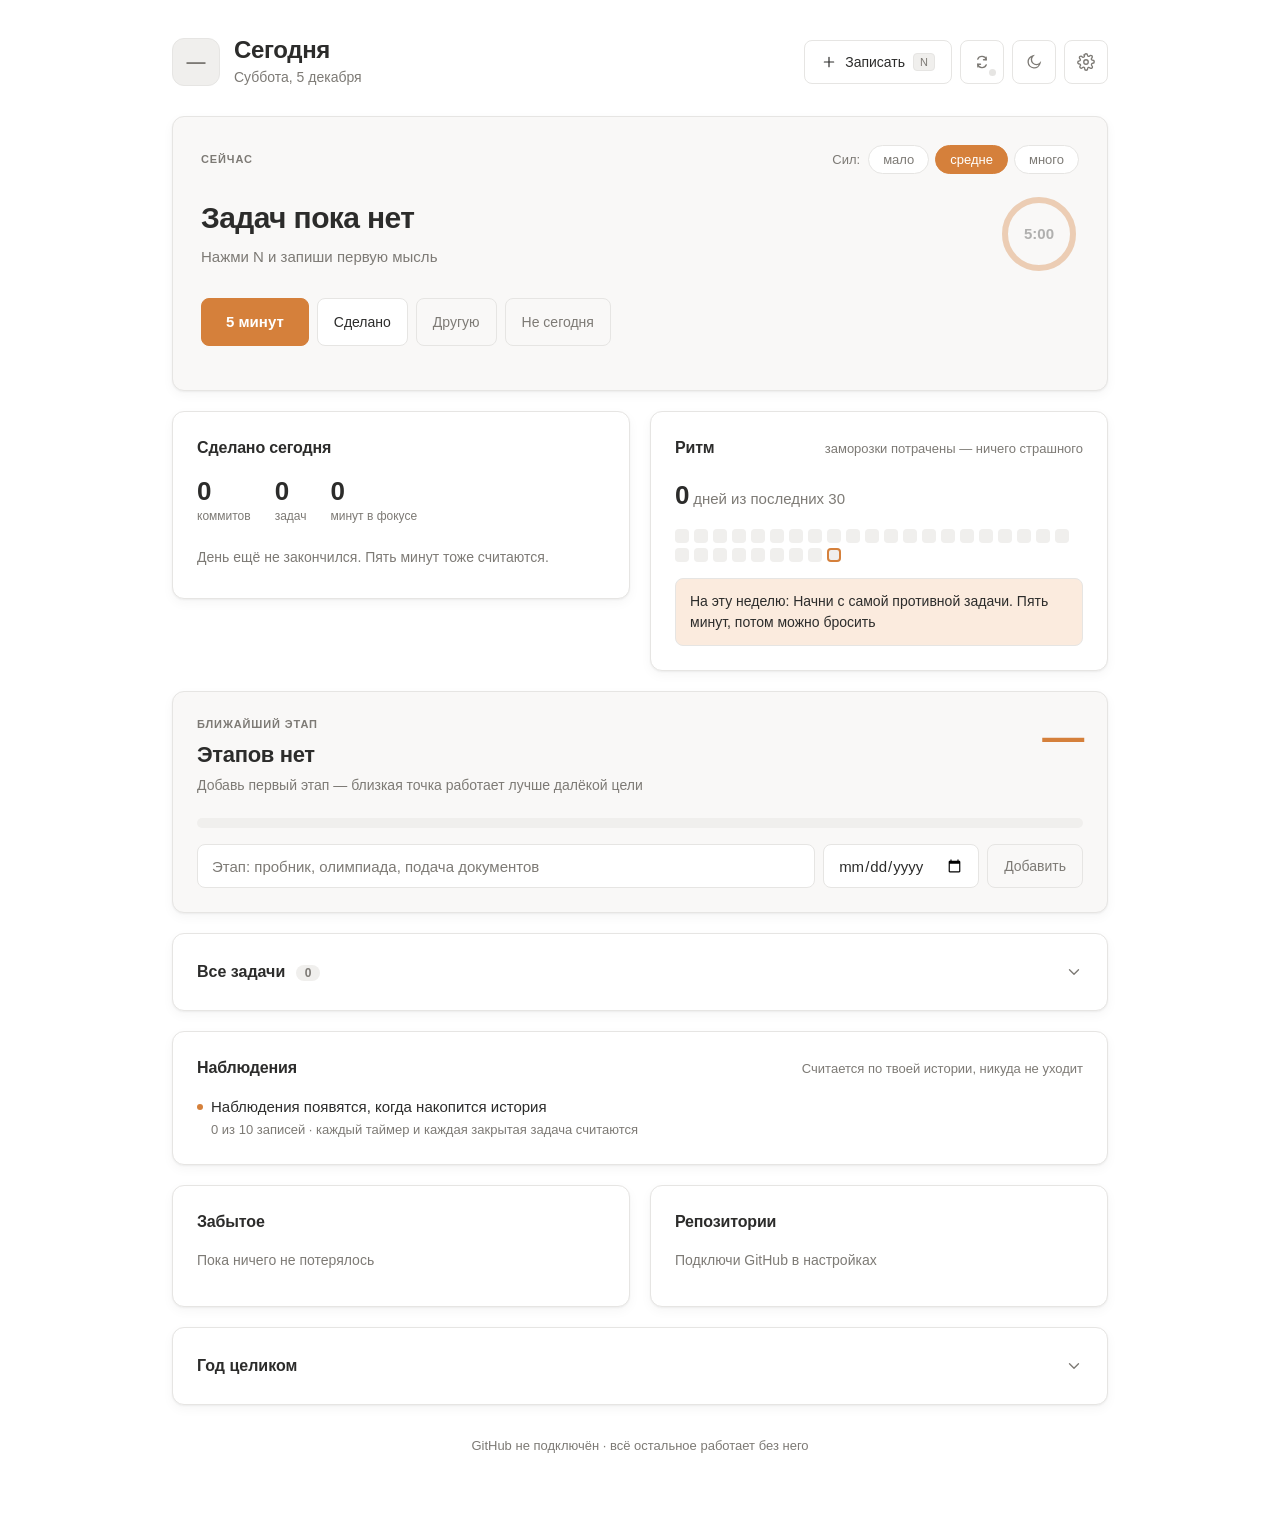
==== index.html @ b902faa9 "Add files via upload" ====
<!DOCTYPE html>
<html lang="ru">
<head>
<meta charset="utf-8">
<meta name="viewport" content="width=device-width, initial-scale=1">
<title>Сейчас</title>
<meta name="theme-color" content="#2783DE">
<meta name="mobile-web-app-capable" content="yes">
<meta name="apple-mobile-web-app-capable" content="yes">
<meta name="apple-mobile-web-app-title" content="Сейчас">
<link rel="manifest" href="./manifest.webmanifest">
<link rel="icon" href="./icon.svg" type="image/svg+xml">
<link rel="apple-touch-icon" href="./icon.svg">
<link rel="stylesheet" href="./style.css">
</head>
<body>

<div class="wrap">

  <!-- ================= ШАПКА ================= -->
  <header class="topbar">
    <div class="ident">
      <div class="avatar" id="avatar"></div>
      <div class="ident-text">
        <h1 id="userName">Сегодня</h1>
        <p id="userMeta">Нажми N, чтобы записать мысль</p>
      </div>
    </div>
    <div class="topbar-actions">
      <button class="btn btn-capture" id="captureBtn">
        <svg viewBox="0 0 24 24" width="16" height="16" fill="none" stroke="currentColor" stroke-width="1.8" stroke-linecap="round"><path d="M12 5v14M5 12h14"/></svg>
        Записать <kbd>N</kbd>
      </button>
      <button class="icon-btn sync-btn off" id="syncBtn" title="Синхронизация" aria-label="Синхронизация">
        <svg viewBox="0 0 24 24" width="18" height="18" fill="none" stroke="currentColor" stroke-width="1.8" stroke-linecap="round" stroke-linejoin="round"><path d="M17.7 9A6 6 0 0 0 6.3 8.2"/><path d="M6.3 15a6 6 0 0 0 11.4.8"/><path d="M17.5 5.5V9h-3.5"/><path d="M6.5 18.5V15H10"/></svg>
        <span class="sync-dot"></span>
      </button>
      <button class="icon-btn" id="themeBtn" title="Тема" aria-label="Сменить тему">
        <svg viewBox="0 0 24 24" width="18" height="18" fill="none" stroke="currentColor" stroke-width="1.8" stroke-linecap="round"><path d="M20 13.5A8 8 0 1 1 10.5 4a6.5 6.5 0 0 0 9.5 9.5Z"/></svg>
      </button>
      <button class="icon-btn" id="settingsBtn" title="Настройки" aria-label="Настройки">
        <svg viewBox="0 0 24 24" width="18" height="18" fill="none" stroke="currentColor" stroke-width="1.8" stroke-linecap="round"><circle cx="12" cy="12" r="3"/><path d="M19.4 15a1.6 1.6 0 0 0 .3 1.8l.1.1a2 2 0 1 1-2.8 2.8l-.1-.1a1.6 1.6 0 0 0-2.7 1.1V21a2 2 0 1 1-4 0v-.1A1.6 1.6 0 0 0 7.5 19.4l-.1.1a2 2 0 1 1-2.8-2.8l.1-.1A1.6 1.6 0 0 0 3 14.6a2 2 0 1 1 0-4 1.6 1.6 0 0 0 1.1-2.7l-.1-.1a2 2 0 1 1 2.8-2.8l.1.1A1.6 1.6 0 0 0 9.6 3H10a2 2 0 1 1 4 0 1.6 1.6 0 0 0 2.7 1.1l.1-.1a2 2 0 1 1 2.8 2.8l-.1.1a1.6 1.6 0 0 0 1.1 2.7H21a2 2 0 1 1 0 4h-.1a1.6 1.6 0 0 0-1.5 1.4Z"/></svg>
      </button>
    </div>
  </header>

  <!-- заботливое сообщение: гиперфокус, ошибки и прочее -->
  <div class="banner hidden" id="banner">
    <span id="bannerText"></span>
    <button class="banner-x" id="bannerClose" aria-label="Скрыть">&times;</button>
  </div>

  <!-- ================= СЕЙЧАС ================= -->
  <section class="card now" id="nowCard">

    <div class="now-top">
      <span class="eyebrow">Сейчас</span>
      <div class="energy" role="group" aria-label="Сколько сейчас сил">
        <span class="energy-lbl">Сил:</span>
        <button class="chip" data-energy="low">мало</button>
        <button class="chip" data-energy="mid">средне</button>
        <button class="chip" data-energy="high">много</button>
      </div>
    </div>

    <div class="now-body">
      <div class="now-text">
        <h2 id="nowTask">Задач пока нет</h2>
        <p class="now-step" id="nowStep"></p>
      </div>

      <div class="ring-wrap" id="ringWrap">
        <svg viewBox="0 0 80 80" width="80" height="80" aria-hidden="true">
          <circle class="ring-bg" cx="40" cy="40" r="34"></circle>
          <circle class="ring-fg" id="ringFg" cx="40" cy="40" r="34"></circle>
        </svg>
        <span class="ring-label" id="ringLabel">5:00</span>
      </div>
    </div>

    <div class="now-actions">
      <button class="btn btn-primary btn-lg" id="btnStart">Пять минут</button>
      <button class="btn" id="btnDone">Сделано</button>
      <button class="btn btn-ghost" id="btnOther">Другую</button>
      <button class="btn btn-ghost" id="btnSnooze">Не сегодня</button>
    </div>

    <p class="now-hint" id="nowHint">Можно бросить через пять минут. Это разрешено.</p>
  </section>

  <!-- ================= СДЕЛАНО / РИТМ ================= -->
  <div class="grid-2">

    <section class="card">
      <div class="card-head"><h2>Сделано сегодня</h2></div>
      <div class="today-nums">
        <div><span class="tnum" id="tCommits">0</span><span class="tlbl">коммитов</span></div>
        <div><span class="tnum" id="tTasks">0</span><span class="tlbl">задач</span></div>
        <div><span class="tnum" id="tMinutes">0</span><span class="tlbl">минут в фокусе</span></div>
      </div>
      <ul class="done-list" id="doneList"></ul>
    </section>

    <section class="card">
      <div class="card-head">
        <h2>Ритм</h2>
        <span class="muted small" id="freezeInfo"></span>
      </div>
      <p class="rhythm-num"><strong id="rhythmCount">0</strong> <span class="muted">дней из последних 30</span></p>
      <div class="dots" id="dots"></div>
      <div class="challenge" id="challenge"></div>
    </section>

  </div>

  <!-- ================= БЛИЖАЙШИЙ ЭТАП ================= -->
  <section class="card goal">
    <div class="goal-head">
      <div>
        <span class="eyebrow" id="goalEyebrow">Ближайший этап</span>
        <h2 id="msTitle">Этапов нет</h2>
        <p class="muted" id="msUnits">Добавь первый этап — близкая точка работает лучше далёкой цели</p>
      </div>
      <div class="ms-count">
        <span class="ms-num" id="msNum">—</span>
        <span class="ms-lbl" id="msLbl">дней</span>
      </div>
    </div>

    <div class="drain" title="Остаток времени"><div class="drain-fill" id="drain"></div></div>

    <ul class="ms-list" id="msList"></ul>

    <form class="add-row" id="msForm">
      <input type="text" id="msText" placeholder="Этап: пробник, олимпиада, подача документов" autocomplete="off">
      <input type="date" id="msDate" aria-label="Дата этапа">
      <button type="submit" class="btn btn-ghost">Добавить</button>
    </form>
  </section>

  <!-- ================= ВХОДЯЩИЕ ================= -->
  <section class="card hidden" id="inboxCard">
    <div class="card-head">
      <h2>Входящие</h2>
      <span class="muted small">Разберёшь когда-нибудь. Или не разберёшь</span>
    </div>
    <ul class="inbox" id="inboxList"></ul>
  </section>

  <!-- ================= ВСЕ ЗАДАЧИ (скрыто) ================= -->
  <section class="card">
    <button class="disclosure" id="tasksToggle" aria-expanded="false">
      <span>Все задачи <span class="badge" id="tasksCount">0</span></span>
      <svg viewBox="0 0 24 24" width="18" height="18" fill="none" stroke="currentColor" stroke-width="1.8" stroke-linecap="round" stroke-linejoin="round"><path d="M6 9l6 6 6-6"/></svg>
    </button>

    <div class="hidden" id="tasksPanel">
      <ul class="tasks" id="taskList"></ul>

      <form class="task-form" id="taskForm">
        <input type="text" id="tText" placeholder="Что надо сделать" autocomplete="off">
        <input type="text" id="tStep" placeholder="Первый шаг: открыть файл, найти страницу…" autocomplete="off">
        <div class="task-form-row">
          <select id="tEnergy" aria-label="Сколько сил нужно">
            <option value="low">Пять минут</option>
            <option value="mid" selected>Полчаса</option>
            <option value="high">Надо разгоняться</option>
          </select>
          <input type="number" id="tEstimate" min="1" max="600" placeholder="Оценка, мин" aria-label="Сколько займёт, минут">
          <button type="submit" class="btn btn-primary">Добавить</button>
        </div>
        <p class="muted small" id="estimateHint">Оценка необязательна. Но если ставить — сайт посчитает, во сколько раз ты обычно ошибаешься</p>
      </form>

      <div class="archive" id="archiveBox"></div>
    </div>
  </section>

  <!-- ================= НАБЛЮДЕНИЯ ================= -->
  <section class="card">
    <div class="card-head">
      <h2>Наблюдения</h2>
      <span class="muted small">Считается по твоей истории, никуда не уходит</span>
    </div>
    <ul class="insights" id="insights"></ul>
  </section>

  <!-- ================= ЗАБЫТОЕ / РЕПОЗИТОРИИ ================= -->
  <div class="grid-2">

    <section class="card">
      <div class="card-head"><h2>Забытое</h2></div>
      <ul class="forgot" id="forgotList"></ul>
    </section>

    <section class="card">
      <div class="card-head"><h2>Репозитории</h2></div>
      <ul class="repos" id="repos"></ul>
    </section>

  </div>

  <!-- ================= ГОД ================= -->
  <section class="card">
    <button class="disclosure" id="heatToggle" aria-expanded="false">
      <span>Год целиком <span class="muted small" id="heatSummary"></span></span>
      <svg viewBox="0 0 24 24" width="18" height="18" fill="none" stroke="currentColor" stroke-width="1.8" stroke-linecap="round" stroke-linejoin="round"><path d="M6 9l6 6 6-6"/></svg>
    </button>
    <div class="hidden" id="heatPanel">
      <div class="heat-scroll"><div class="heat" id="heat"></div></div>
    </div>
  </section>

  <footer class="foot"><span class="muted small" id="source"></span></footer>
</div>

<!-- ================= БЫСТРАЯ ЗАПИСЬ ================= -->
<div class="overlay hidden" id="captureOverlay">
  <form class="capture" id="captureForm">
    <input type="text" id="captureInput" placeholder="Что в голове?" autocomplete="off">
    <p class="capture-hint">Enter — сохранить · Esc — закрыть</p>
  </form>
</div>

<!-- ================= НАСТРОЙКИ ================= -->
<div class="overlay hidden" id="overlay">
  <div class="modal" role="dialog" aria-modal="true" aria-labelledby="modalTitle">
    <div class="modal-head">
      <h2 id="modalTitle">Настройки</h2>
      <button class="icon-btn" id="closeBtn" aria-label="Закрыть">
        <svg viewBox="0 0 24 24" width="18" height="18" fill="none" stroke="currentColor" stroke-width="1.8" stroke-linecap="round"><path d="M6 6l12 12M18 6L6 18"/></svg>
      </button>
    </div>

    <form id="settingsForm">
      <label class="field"><span>Ник на GitHub</span><input type="text" id="fLogin" placeholder="octocat" autocomplete="off"></label>
      <label class="field"><span>Вуз или большая цель</span><input type="text" id="fUni" placeholder="МФТИ, ФПМИ" autocomplete="off"></label>
      <label class="field"><span>Длина короткого старта, минут</span><input type="number" id="fStart" min="1" max="60" placeholder="5"></label>
      <label class="field"><span>Напоминать о перерыве через, минут</span><input type="number" id="fBreak" min="20" max="240" placeholder="90"></label>

      <label class="check-field"><input type="checkbox" id="fSound"><span>��вук при завершении задачи</span></label>
      <label class="check-field"><input type="checkbox" id="fRotate"><span>Менять цвет каждую неделю</span></label>

      <div class="sync-box">
        <div class="sync-line">
          <strong>Синхронизация устройств</strong>
          <span class="muted small" id="syncStatus">Выключена</span>
        </div>
        <p class="muted small">Токен GitHub с одним правом <code>gist</code>. Данные лежат в твоём приватном gist. Тот же токен вставь на телефоне.</p>
        <input type="password" id="fToken" placeholder="ghp_…" autocomplete="off" spellcheck="false">
        <div class="sync-actions">
          <button type="button" class="btn" id="syncConnect">Подключить</button>
          <button type="button" class="btn btn-ghost" id="syncNow">Синхронизировать</button>
          <button type="button" class="btn btn-ghost" id="syncOff">Отключить</button>
          <button type="button" class="btn btn-ghost" id="syncCheck">Проверить</button>
        </div>
        <pre class="sync-diag hidden" id="syncDiag"></pre>
        <p class="muted small" id="buildInfo">сборка —</p>
      </div>

      <div class="modal-foot">
        <button type="button" class="btn btn-ghost" id="resetBtn">Сбросить всё</button>
        <button type="submit" class="btn btn-primary">Сохранить</button>
      </div>
    </form>
  </div>
</div>

<div class="toast hidden" id="toast"></div>

<script src="./stats.js"></script>
<script src="./sync.js"></script>
<script src="./app.js"></script>
<script>
  if ("serviceWorker" in navigator && location.protocol !== "file:") {
    window.addEventListener("load", function () {
      navigator.serviceWorker.register("./sw.js").catch(function () {});
    });
  }
</script>
</body>
</html>
---- style.css ----
:root{
  --canvas:#FFFFFF;
  --soft:#F9F8F7;
  --surface2:#F0EFED;
  --border:#E6E5E3;
  --text:#2C2C2B;
  --muted:#7D7A75;
  --accent:#2783DE;
  --accent-soft:#E5F2FC;
  --green:#46A171;
  --orange:#D5803B;
  --h0:#F0EFED;
  --h1:#CFE4F7;
  --h2:#94C4EE;
  --h3:#579FE4;
  --h4:#2783DE;
  --shadow:0 1px 2px rgba(0,0,0,.05), 0 4px 12px rgba(0,0,0,.04);
}

[data-theme="dark"]{
  --canvas:#191919;
  --soft:#202020;
  --surface2:#383836;
  --border:rgba(255,255,255,.20);
  --text:#FFFFFF;
  --muted:rgba(255,255,255,.65);
  --accent:#5E9FE8;
  --accent-soft:rgba(94,159,232,.12);
  --green:#72BC8F;
  --orange:#DE9255;
  --h0:#2A2A2A;
  --h1:#1E3E5C;
  --h2:#2C5C88;
  --h3:#417CB6;
  --h4:#5E9FE8;
  --shadow:none;
}

*{box-sizing:border-box}
html,body{margin:0;padding:0}

body{
  background:var(--canvas);color:var(--text);
  font-family:-apple-system,BlinkMacSystemFont,"Segoe UI",Roboto,Helvetica,Arial,sans-serif;
  font-size:16px;line-height:1.5;-webkit-font-smoothing:antialiased;
}

.wrap{max-width:1000px;margin:0 auto;padding:36px 32px 64px}
.hidden{display:none !important}
.muted{color:var(--muted)}
.small{font-size:13px}

/* ---------- шапка ---------- */
.topbar{display:flex;align-items:center;justify-content:space-between;gap:20px;margin-bottom:28px;flex-wrap:wrap}
.ident{display:flex;align-items:center;gap:14px;min-width:0}
.avatar{
  width:48px;height:48px;border-radius:12px;flex:0 0 auto;
  background:var(--surface2) center/cover no-repeat;border:1px solid var(--border);
  display:flex;align-items:center;justify-content:center;
  font-size:19px;font-weight:600;color:var(--muted);
}
.ident-text{min-width:0}
.ident-text h1{font-size:24px;line-height:1.2;margin:0;font-weight:640;letter-spacing:-.015em}
.ident-text p{margin:2px 0 0;color:var(--muted);font-size:14px}
.topbar-actions{display:flex;gap:8px;align-items:center}

/* ---------- кнопки ---------- */
.btn{
  display:inline-flex;align-items:center;justify-content:center;gap:8px;
  min-height:44px;padding:0 16px;border:1px solid var(--border);border-radius:8px;
  background:var(--canvas);color:var(--text);
  font-size:14px;font-weight:520;font-family:inherit;cursor:pointer;
  transition:background .12s,border-color .12s,transform .08s;
}
.btn:hover{background:var(--soft)}
.btn:active{transform:scale(.98)}
.btn-primary{background:var(--accent);border-color:var(--accent);color:#fff}
.btn-primary:hover{background:var(--accent);filter:brightness(1.07)}
.btn-ghost{background:transparent;color:var(--muted)}
.btn-ghost:hover{color:var(--text)}
.btn-lg{min-height:48px;padding:0 24px;font-size:15px;font-weight:600}
.btn-capture kbd{
  font-family:inherit;font-size:11px;padding:2px 6px;border-radius:4px;
  background:var(--surface2);color:var(--muted);border:1px solid var(--border);
}
.icon-btn{
  width:44px;height:44px;display:inline-flex;align-items:center;justify-content:center;
  border:1px solid var(--border);border-radius:8px;background:var(--canvas);
  color:var(--muted);cursor:pointer;transition:background .12s,color .12s;
}
.icon-btn:hover{background:var(--soft);color:var(--text)}
:focus-visible{outline:2px solid var(--accent);outline-offset:2px}

/* ---------- баннер ---------- */
.banner{
  display:flex;align-items:center;justify-content:space-between;gap:16px;
  padding:12px 12px 12px 16px;border-radius:10px;margin-bottom:20px;font-size:14px;
  background:var(--accent-soft);border:1px solid var(--border);
}
.banner-x{border:none;background:none;color:var(--muted);font-size:20px;line-height:1;cursor:pointer;width:32px;height:32px;border-radius:6px;flex:0 0 auto}
.banner-x:hover{background:var(--surface2)}

/* ---------- карточки ---------- */
.card{
  background:var(--canvas);border:1px solid var(--border);border-radius:12px;
  padding:24px;margin-bottom:20px;box-shadow:var(--shadow);
}
.card-head{display:flex;align-items:baseline;justify-content:space-between;gap:16px;margin-bottom:16px}
.card-head h2{font-size:16px;font-weight:600;margin:0;letter-spacing:-.01em}
.eyebrow{display:block;font-size:11px;letter-spacing:.08em;text-transform:uppercase;color:var(--muted);font-weight:600}
.grid-2{display:grid;grid-template-columns:1fr 1fr;gap:20px;align-items:start;margin-bottom:20px}
.grid-2 .card{margin-bottom:0}
.empty{color:var(--muted);font-size:14px;padding:8px 0;margin:0}

/* ---------- СЕЙЧАС ---------- */
.now{background:var(--soft);padding:28px}
.now-top{display:flex;align-items:center;justify-content:space-between;gap:16px;flex-wrap:wrap}
.energy{display:flex;align-items:center;gap:6px}
.energy-lbl{font-size:13px;color:var(--muted);margin-right:2px}
.chip{
  border:1px solid var(--border);background:var(--canvas);color:var(--muted);
  border-radius:999px;padding:6px 14px;font-size:13px;font-family:inherit;cursor:pointer;
  transition:background .12s,color .12s,border-color .12s;
}
.chip:hover{color:var(--text)}
.chip.on{background:var(--accent);border-color:var(--accent);color:#fff}

.now-body{display:flex;align-items:center;justify-content:space-between;gap:24px;margin:20px 0 24px}
.now-text{min-width:0;flex:1}
.now-text h2{
  font-size:30px;line-height:1.25;margin:0;font-weight:640;letter-spacing:-.02em;
  word-break:break-word;
}
.now-step{margin:10px 0 0;color:var(--muted);font-size:15px}
.now-step:empty{display:none}

.ring-wrap{position:relative;width:80px;height:80px;flex:0 0 auto}
.ring-wrap svg{transform:rotate(-90deg);display:block}
.ring-bg{fill:none;stroke:var(--surface2);stroke-width:6}
.ring-fg{
  fill:none;stroke:var(--accent);stroke-width:6;stroke-linecap:round;
  stroke-dasharray:213.6;stroke-dashoffset:213.6;transition:stroke-dashoffset .95s linear;
}
.ring-label{
  position:absolute;inset:0;display:flex;align-items:center;justify-content:center;
  font-size:15px;font-weight:600;font-variant-numeric:tabular-nums;
}
.ring-wrap.idle{opacity:.35}

.now-actions{display:flex;gap:8px;flex-wrap:wrap}
.now-hint{margin:16px 0 0;font-size:13px;color:var(--muted)}

/* ---------- сделано сегодня ---------- */
.today-nums{display:flex;gap:24px;flex-wrap:wrap}
.today-nums div{display:flex;flex-direction:column}
.tnum{font-size:26px;font-weight:640;letter-spacing:-.02em;line-height:1.2}
.tlbl{font-size:12px;color:var(--muted)}
.tnum.pop{animation:pop .35s ease}
@keyframes pop{0%{transform:scale(1)}40%{transform:scale(1.22)}100%{transform:scale(1)}}
.done-list{list-style:none;margin:16px 0 0;padding:0}
.done-list li{font-size:14px;padding:6px 0;border-top:1px solid var(--border);color:var(--muted)}
.done-list li:first-child{border-top:none}

/* ---------- ритм ---------- */
.rhythm-num{margin:0 0 14px;font-size:15px}
.rhythm-num strong{font-size:26px;font-weight:640;letter-spacing:-.02em}
.dots{display:flex;flex-wrap:wrap;gap:5px}
.dot{width:14px;height:14px;border-radius:4px;background:var(--h0)}
.dot.on{background:var(--accent)}
.dot.today{box-shadow:inset 0 0 0 2px var(--accent)}
.challenge{
  margin-top:16px;padding:12px 14px;border-radius:8px;font-size:14px;
  background:var(--accent-soft);border:1px solid var(--border);
}

/* ---------- этап ---------- */
.goal{background:var(--soft)}
.goal-head{display:flex;justify-content:space-between;align-items:flex-start;gap:24px;flex-wrap:wrap}
.goal-head h2{font-size:22px;font-weight:640;letter-spacing:-.015em;margin:6px 0 0}
.goal-head p{margin:4px 0 0;font-size:14px}
.ms-count{text-align:right;flex:0 0 auto}
.ms-num{display:block;font-size:42px;font-weight:660;letter-spacing:-.03em;line-height:1;color:var(--accent)}
.ms-lbl{display:block;font-size:13px;color:var(--muted);margin-top:4px}
.drain{height:10px;border-radius:8px;background:var(--surface2);overflow:hidden;margin:22px 0 4px}
.drain-fill{height:100%;width:100%;border-radius:8px;background:var(--accent);transition:width .4s ease}
.ms-list{list-style:none;margin:16px 0 0;padding:0}
.ms-list li{display:flex;align-items:center;gap:12px;padding:10px 0;border-top:1px solid var(--border)}
.ms-list li:first-child{border-top:none}
.ms-list input[type=checkbox]{width:18px;height:18px;accent-color:var(--accent);cursor:pointer;margin:0;flex:0 0 auto}
.ms-list .t{flex:1;font-size:15px;cursor:pointer;min-width:0;word-break:break-word}
.ms-list li.done .t{color:var(--muted);text-decoration:line-through}
.ms-list .when{font-size:13px;color:var(--muted);white-space:nowrap;flex:0 0 auto}

.add-row{display:flex;gap:8px;margin-top:16px;flex-wrap:wrap}
.add-row input[type=text]{flex:1;min-width:180px}
input[type=text],input[type=date],input[type=number],select{
  min-height:44px;padding:0 14px;font-size:15px;font-family:inherit;
  border:1px solid var(--border);border-radius:8px;background:var(--canvas);color:var(--text);
}
input::placeholder{color:var(--muted)}
input:focus,select:focus{border-color:var(--accent);outline:none}

.del{
  border:none;background:none;color:var(--muted);cursor:pointer;
  width:32px;height:32px;border-radius:6px;flex:0 0 auto;font-size:18px;line-height:1;
}
.del:hover{background:var(--surface2);color:var(--text)}

/* ---------- входящие ---------- */
.inbox{list-style:none;margin:0;padding:0}
.inbox li{display:flex;align-items:center;gap:12px;padding:10px 0;border-top:1px solid var(--border)}
.inbox li:first-child{border-top:none}
.inbox .t{flex:1;font-size:15px;min-width:0;word-break:break-word}
.mini{
  border:1px solid var(--border);background:var(--canvas);color:var(--muted);
  border-radius:6px;padding:6px 10px;font-size:13px;font-family:inherit;cursor:pointer;flex:0 0 auto;
}
.mini:hover{color:var(--text);background:var(--soft)}

/* ---------- раскрывашка ---------- */
.disclosure{
  width:100%;display:flex;align-items:center;justify-content:space-between;gap:12px;
  border:none;background:none;padding:0;margin:0;cursor:pointer;
  font-family:inherit;font-size:16px;font-weight:600;color:var(--text);text-align:left;min-height:28px;
}
.disclosure svg{color:var(--muted);transition:transform .18s ease;flex:0 0 auto}
.disclosure[aria-expanded="true"] svg{transform:rotate(180deg)}
.badge{
  display:inline-block;background:var(--surface2);color:var(--muted);
  border-radius:999px;padding:1px 9px;font-size:12px;font-weight:600;margin-left:6px;
}

/* ---------- задачи ---------- */
.tasks{list-style:none;margin:20px 0 0;padding:0}
.tasks li{display:flex;align-items:flex-start;gap:12px;padding:12px 0;border-top:1px solid var(--border)}
.tasks li:first-child{border-top:none}
.tasks input[type=checkbox]{width:18px;height:18px;accent-color:var(--accent);cursor:pointer;margin:3px 0 0;flex:0 0 auto}
.tasks .body{flex:1;min-width:0}
.tasks .t{font-size:15px;cursor:pointer;word-break:break-word;display:block}
.tasks .sub{font-size:13px;color:var(--muted);margin-top:2px}
.tasks li.done .t{color:var(--muted);text-decoration:line-through}
.tag{
  display:inline-block;font-size:11px;padding:2px 8px;border-radius:999px;
  background:var(--surface2);color:var(--muted);margin-right:6px;
}
.task-form{display:flex;flex-direction:column;gap:8px;margin-top:20px}
.task-form-row{display:flex;gap:8px}
.task-form-row select{flex:1}
.archive{margin-top:16px;font-size:13px;color:var(--muted)}
.archive .mini{margin-left:8px}

/* ---------- забытое / репозитории ---------- */
.forgot,.repos{list-style:none;margin:0;padding:0}
.forgot li,.repos li{padding:11px 0;border-top:1px solid var(--border);display:flex;justify-content:space-between;gap:16px;align-items:baseline}
.forgot li:first-child,.repos li:first-child{border-top:none;padding-top:0}
.forgot .t{font-size:14px;min-width:0;word-break:break-word}
.repos a{color:var(--text);text-decoration:none;font-weight:520;font-size:15px}
.repos a:hover{color:var(--accent);text-decoration:underline}
.repo-meta,.forgot .when{color:var(--muted);font-size:13px;white-space:nowrap;flex:0 0 auto}

/* ---------- год ---------- */
.heat-scroll{overflow-x:auto;padding:20px 0 4px}
.heat{display:grid;grid-auto-flow:column;grid-template-rows:repeat(7,12px);gap:3px;width:max-content}
.cell{width:12px;height:12px;border-radius:3px;background:var(--h0);display:block}
.cell.lvl1{background:var(--h1)}
.cell.lvl2{background:var(--h2)}
.cell.lvl3{background:var(--h3)}
.cell.lvl4{background:var(--h4)}
.cell.pad{background:transparent}

.foot{margin-top:28px;text-align:center}

/* ---------- модалки ---------- */
.overlay{position:fixed;inset:0;background:rgba(0,0,0,.52);display:flex;align-items:center;justify-content:center;padding:24px;z-index:50}
.modal{
  background:var(--canvas);border:1px solid var(--border);border-radius:12px;
  width:100%;max-width:440px;padding:24px;box-shadow:0 8px 32px rgba(0,0,0,.18);
  max-height:90vh;overflow-y:auto;
}
.modal-head{display:flex;justify-content:space-between;align-items:center;margin-bottom:20px}
.modal-head h2{font-size:19px;font-weight:620;margin:0}
.field{display:block;margin-bottom:16px}
.field span{display:block;font-size:13px;color:var(--muted);margin-bottom:6px}
.field input{width:100%}
.check-field{display:flex;align-items:center;gap:10px;margin-bottom:12px;font-size:14px;cursor:pointer}
.check-field input{width:18px;height:18px;accent-color:var(--accent);margin:0}
.modal-foot{display:flex;justify-content:space-between;gap:12px;margin-top:24px}

/* быстрая запись */
.overlay .capture{width:100%;max-width:560px;margin-bottom:12vh}
.capture input{
  width:100%;min-height:64px;font-size:20px;padding:0 20px;border-radius:12px;
  border:1px solid var(--border);background:var(--canvas);color:var(--text);
  box-shadow:0 8px 32px rgba(0,0,0,.22);
}
.capture-hint{margin:12px 2px 0;font-size:13px;color:rgba(255,255,255,.9);text-align:center}

/* тос�� */
.toast{
  position:fixed;left:50%;bottom:28px;transform:translateX(-50%);
  background:var(--text);color:var(--canvas);
  padding:12px 20px;border-radius:999px;font-size:14px;font-weight:520;z-index:60;
  box-shadow:0 4px 20px rgba(0,0,0,.2);animation:rise .22s ease;
}
@keyframes rise{from{opacity:0;transform:translate(-50%,10px)}to{opacity:1;transform:translate(-50%,0)}}

/* ---------- адаптив ---------- */
@media (max-width:820px){
  .wrap{padding:24px 20px 48px}
  .grid-2{grid-template-columns:1fr}
  .ident-text h1{font-size:21px}
  .now{padding:22px}
  .now-text h2{font-size:24px}
  .now-body{gap:16px}
  .now-actions .btn{flex:1 1 calc(50% - 4px)}
  .ms-count{text-align:left}
  .ms-num{font-size:34px}
  .repos li,.forgot li{flex-direction:column;align-items:flex-start;gap:4px}
  .repo-meta,.forgot .when{white-space:normal}
  .today-nums{gap:18px}
  .card-head{flex-direction:column;align-items:flex-start;gap:4px}
  .now-top{align-items:flex-start;flex-direction:column;gap:12px}
}

@media (prefers-reduced-motion:reduce){
  *{transition:none !important;animation:none !important}
}

/* ============================================================
   НАБЛЮДЕНИЯ И СИНХРОНИЗАЦИЯ
   ============================================================ */

.insights { list-style: none; margin: 0; padding: 0; display: flex; flex-direction: column; gap: 12px; }

.insights li {
  display: flex; flex-direction: column; gap: 3px;
  padding-left: 14px; position: relative;
}

.insights li::before {
  content: ""; position: absolute; left: 0; top: 8px;
  width: 6px; height: 6px; border-radius: 50%; background: var(--accent);
}

.insights .t { font-size: 15px; line-height: 1.45; color: var(--text); }
.insights .note { font-size: 13px; line-height: 1.45; color: var(--muted); }
.insights:empty::after { content: "Пока нечего показать"; color: var(--muted); font-size: 14px; }

/* кнопка статуса в шапке */
.sync-btn { position: relative; }

.sync-dot {
  position: absolute; right: 5px; bottom: 5px;
  width: 7px; height: 7px; border-radius: 50%;
  background: var(--muted); border: 2px solid var(--canvas);
  box-sizing: content-box;
}

.sync-btn.ok .sync-dot { background: var(--green); }
.sync-btn.syncing .sync-dot { background: var(--accent); animation: pulse 1.1s ease-in-out infinite; }
.sync-btn.offline .sync-dot { background: var(--orange); }
.sync-btn.error .sync-dot { background: var(--red); }
.sync-btn.off .sync-dot { background: var(--border); }

@keyframes pulse { 0%, 100% { opacity: 1; } 50% { opacity: .35; } }

@media (prefers-reduced-motion: reduce) {
  .sync-btn.syncing .sync-dot { animation: none; }
}

/* блок в настройках */
.sync-box {
  margin: 18px 0 4px; padding: 14px;
  background: var(--soft); border: 1px solid var(--border); border-radius: 10px;
}

.sync-line { display: flex; align-items: baseline; justify-content: space-between; gap: 10px; margin-bottom: 6px; }
.sync-line strong { font-size: 14px; font-weight: 600; }
.sync-box p { margin: 0 0 10px; }
.sync-box code { font-size: 12px; padding: 1px 5px; background: var(--surface2); border-radius: 4px; }

.sync-box input[type="password"] {
  width: 100%; padding: 9px 11px; font: inherit; font-size: 14px;
  color: var(--text); background: var(--canvas);
  border: 1px solid var(--border); border-radius: 8px;
}

.sync-box input[type="password"]:focus { outline: none; border-color: var(--accent); }
.sync-actions { display: flex; flex-wrap: wrap; gap: 8px; margin-top: 10px; }

/* поле оценки в форме задачи */
#tEstimate { width: 118px; flex: 0 0 auto; }
#estimateHint { margin: 8px 2px 0; }

@media (max-width: 560px) {
  .task-form-row { flex-wrap: wrap; }
  #tEstimate { width: 100%; }
  .sync-line { flex-direction: column; align-items: flex-start; gap: 2px; }
}
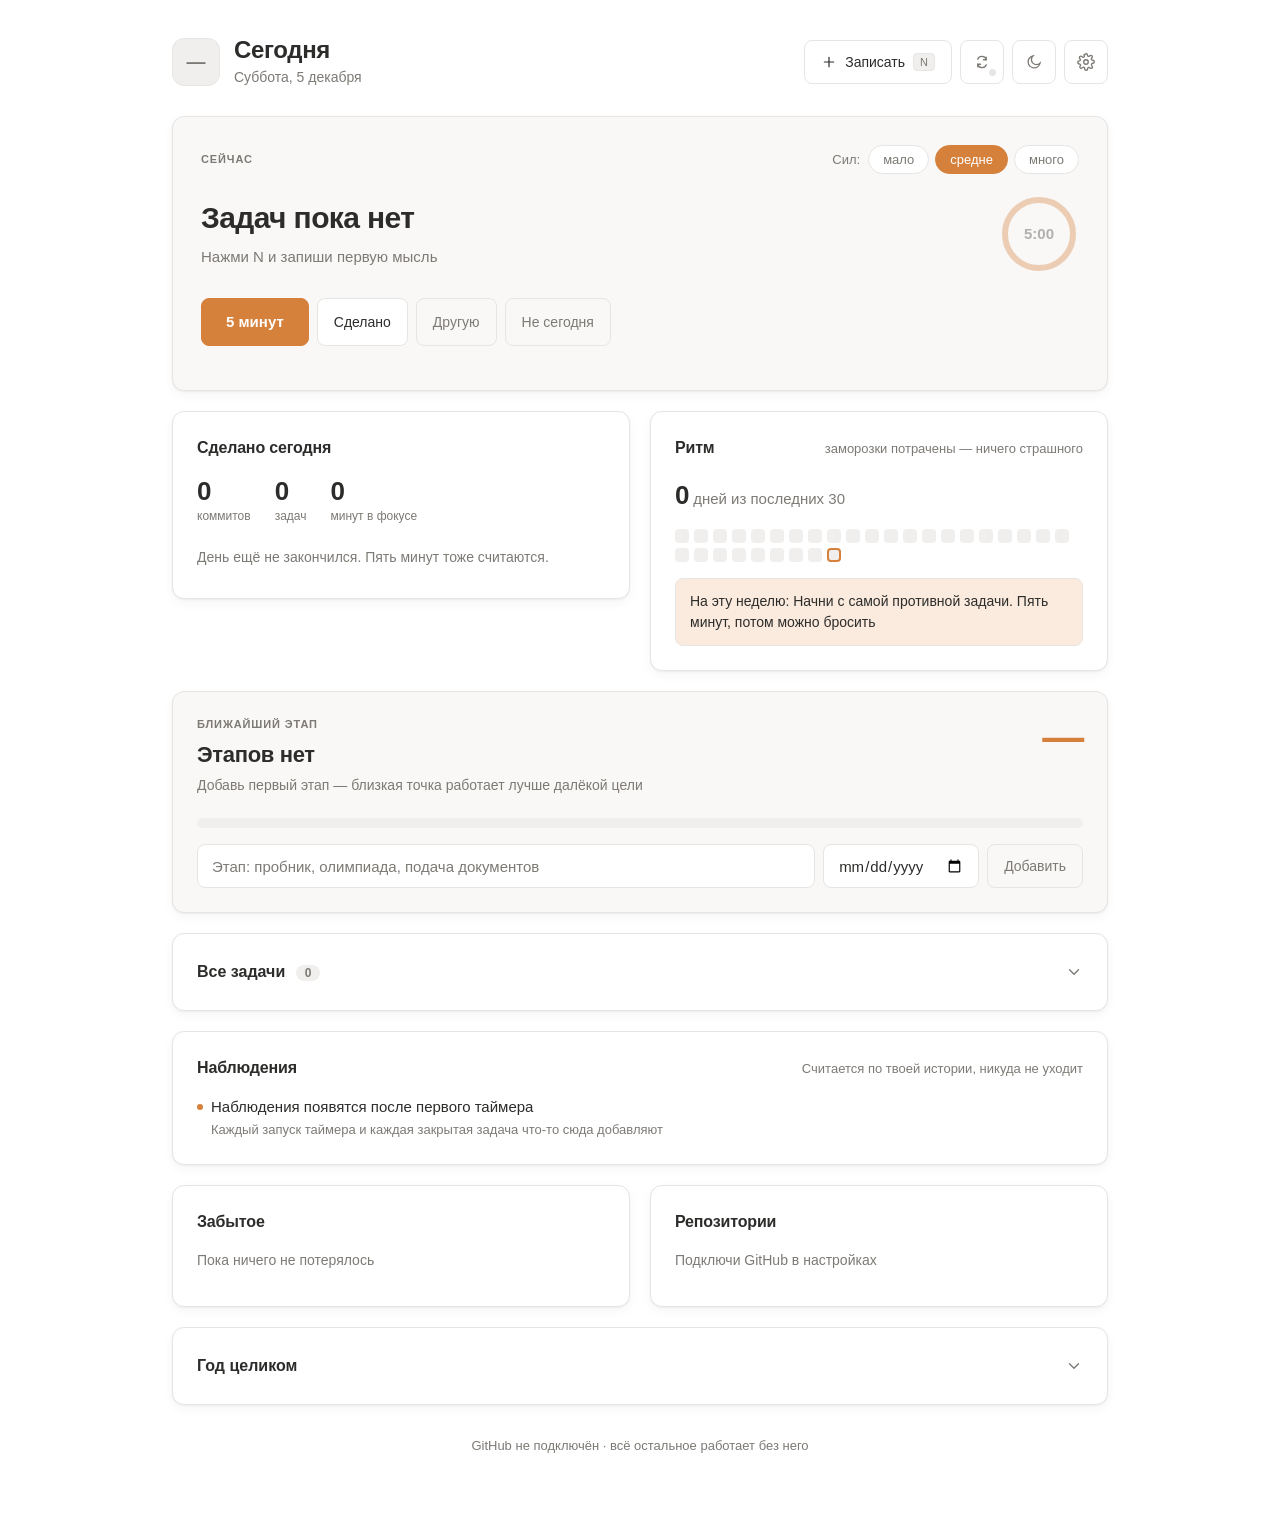
==== commit b6bc9c19: "Add files via upload" ====
--- a/index.html
+++ b/index.html
@@ -12,6 +12,7 @@
 <link rel="icon" href="./icon.svg" type="image/svg+xml">
 <link rel="apple-touch-icon" href="./icon.svg">
 <link rel="stylesheet" href="./style.css">
+<link rel="stylesheet" href="./retro.css">
 </head>
 <body>
 
@@ -167,8 +168,17 @@
             <option value="high">Надо разгоняться</option>
           </select>
           <input type="number" id="tEstimate" min="1" max="600" placeholder="Оценка, мин" aria-label="Сколько займёт, минут">
+          <select id="tRepeat" aria-label="Повторять">
+            <option value="">без повтора</option>
+            <option value="day">каждый день</option>
+            <option value="3d">раз в три дня</option>
+            <option value="week">раз в неделю</option>
+            <option value="2w">раз в две недели</option>
+            <option value="month">раз в месяц</option>
+          </select>
           <button type="submit" class="btn btn-primary">Добавить</button>
         </div>
+        <textarea id="tNote" class="task-note" rows="2" placeholder="Заметка: ссылки, обрывки мыслей — необязательно"></textarea>
         <p class="muted small" id="estimateHint">Оценка необязательна. Но если ставить — сайт посчитает, во сколько раз ты обычно ошибаешься</p>
       </form>
 
@@ -219,6 +229,7 @@
   <form class="capture" id="captureForm">
     <input type="text" id="captureInput" placeholder="Что в голове?" autocomplete="off">
     <p class="capture-hint">Enter — сохранить · Esc — закрыть</p>
+    <p class="capture-hint">На главном экране: пробел — таймер, D — сделано, S — не сегодня, O — другую</p>
   </form>
 </div>
 
@@ -241,6 +252,38 @@
       <label class="check-field"><input type="checkbox" id="fSound"><span>��вук при завершении задачи</span></label>
       <label class="check-field"><input type="checkbox" id="fRotate"><span>Менять цвет каждую неделю</span></label>
 
+      <label class="field"><span>Облик интерфейса</span>
+        <select id="fSkin">
+          <option value="modern">Современный</option>
+          <option value="retro">Старый, как в 2012-м</option>
+        </select>
+      </label>
+
+      <div class="sync-box">
+        <div class="sync-line">
+          <strong>Устройства</strong>
+          <span class="muted small">цвет метки у записей</span>
+        </div>
+        <p class="muted small">У каждой задачи, этапа и записи слева точка — того цвета, где её добавили. Имя можно менять.</p>
+        <div id="deviceList"></div>
+        <div class="sync-actions">
+          <button type="button" class="btn btn-ghost" id="claimBtn">Пометить старые записи этим устройством</button>
+        </div>
+      </div>
+
+      <div class="sync-box">
+        <div class="sync-line">
+          <strong>Копия файлом</strong>
+          <span class="muted small">на случай всего</span>
+        </div>
+        <p class="muted small">Скачанный файл не зависит ни от браузера, ни от токена, ни от GitHub. Загрузка заменяет всё, что сейчас на этом устройстве.</p>
+        <div class="sync-actions">
+          <button type="button" class="btn" id="expBtn">Скачать копию</button>
+          <button type="button" class="btn btn-ghost" id="impBtn">Загрузить копию</button>
+          <input type="file" id="impFile" accept="application/json,.json" class="hidden">
+        </div>
+      </div>
+
       <div class="sync-box">
         <div class="sync-line">
           <strong>Синхронизация устройств</strong>
@@ -256,6 +299,7 @@
         </div>
         <pre class="sync-diag hidden" id="syncDiag"></pre>
         <p class="muted small" id="buildInfo">сборка —</p>
+        <p class="muted small"><a href="./check.html">Открыть страницу проверки</a> — работает, даже если дашборд сломан</p>
       </div>
 
       <div class="modal-foot">
--- a/style.css
+++ b/style.css
@@ -397,3 +397,74 @@
   #tEstimate { width: 100%; }
   .sync-line { flex-direction: column; align-items: flex-start; gap: 2px; }
 }
+
+/* метки устройств */
+.dev-dot {
+  flex: 0 0 auto;
+  width: 8px; height: 8px;
+  border-radius: 50%;
+  margin-right: 2px;
+  background: var(--border);
+}
+.dev-dot.unknown { background: transparent; box-shadow: inset 0 0 0 1px var(--border); }
+.dev-dot.big { width: 12px; height: 12px; margin-right: 4px; }
+
+.dev-row {
+  display: flex; align-items: center; gap: 8px;
+  padding: 7px 0;
+  border-bottom: 1px solid var(--border);
+  flex-wrap: wrap;
+}
+.dev-row:last-child { border-bottom: 0; }
+
+.dev-name {
+  flex: 1 1 120px;
+  min-width: 100px;
+  padding: 6px 9px;
+  font: inherit; font-size: 14px;
+  color: var(--text);
+  background: var(--canvas);
+  border: 1px solid var(--border);
+  border-radius: 7px;
+}
+
+.dev-colors { display: flex; gap: 5px; }
+.dev-swatch {
+  width: 18px; height: 18px;
+  border-radius: 50%;
+  border: 2px solid transparent;
+  padding: 0; cursor: pointer;
+}
+.dev-swatch.on { border-color: var(--text); }
+
+.dev-meta { flex: 0 0 auto; }
+
+/* ---------- v9: заметки, архив, отмена удаления ---------- */
+
+.toast{display:flex;align-items:center;gap:14px}
+.toast-act{
+  border:1px solid rgba(255,255,255,.35);background:rgba(255,255,255,.12);
+  color:inherit;font:inherit;font-weight:600;cursor:pointer;
+  padding:4px 12px;border-radius:6px;flex:0 0 auto;
+}
+.toast-act:hover{background:rgba(255,255,255,.24)}
+
+.task-note{
+  display:block;width:100%;margin-top:8px;resize:vertical;
+  font:inherit;font-size:13px;line-height:1.45;color:var(--text);
+  background:var(--soft);border:1px solid var(--border);border-radius:8px;
+  padding:8px 10px;
+}
+.task-note:focus{outline:none;border-color:var(--accent);background:var(--canvas)}
+.task-form .task-note{margin-top:10px}
+
+.tasks .sub .mini{margin-left:8px}
+
+.arch-list{margin-top:10px;border-top:1px solid var(--border);padding-top:4px}
+.arch-list li{align-items:center}
+.arch-list .t{color:var(--muted);font-size:14px}
+
+.ms-more{border-top:1px solid var(--border);padding-top:10px}
+.ms-more .mini{padding-left:0}
+
+#tRepeat{flex:0 0 auto}
--- a/retro.css
+++ b/retro.css
@@ -0,0 +1,557 @@
+/* ============================================================
+   Старый облик — веб 2010–2015 годов
+
+   Подключается атрибутом data-skin="retro" на <html>.
+   Градиенты, внутренние блики, тени под текстом, рамки в один пиксель,
+   Segoe UI / Tahoma — то, как выглядели панели управления того времени.
+   Ничего не ломает: всё описано поверх базовой темы.
+   ============================================================ */
+
+[data-skin="retro"]{
+  --canvas:#FFFFFF;
+  --soft:#F4F6F8;
+  --surface2:#E4E9EE;
+  --border:#C6CED6;
+  --text:#243040;
+  --muted:#6B7784;
+  --accent:#3B7DC4;
+  --accent-soft:#E8F0FA;
+  --green:#4C9A4C;
+  --orange:#D08326;
+  --h0:#E8EDF1;
+  --h1:#CADEEF;
+  --h2:#9CC2E2;
+  --h3:#6BA0D0;
+  --h4:#3B7DC4;
+  --shadow:0 1px 2px rgba(28,44,64,.14);
+
+  --retro-ink:#FFFFFF;
+  --retro-line:#B7C1CB;
+  --retro-bar-a:#FBFCFD;
+  --retro-bar-b:#E7ECF1;
+}
+
+[data-skin="retro"][data-theme="dark"]{
+  --canvas:#2B3038;
+  --soft:#333941;
+  --surface2:#3D444E;
+  --border:#161A20;
+  --text:#E8EDF2;
+  --muted:#9AA5B1;
+  --accent:#5C93CE;
+  --accent-soft:rgba(92,147,206,.18);
+  --h0:#3A414A;
+  --h1:#2C4460;
+  --h2:#38597C;
+  --h3:#456F9C;
+  --h4:#5C93CE;
+  --shadow:0 1px 2px rgba(0,0,0,.45);
+
+  --retro-ink:rgba(255,255,255,.06);
+  --retro-line:#1B2027;
+  --retro-bar-a:#3A414A;
+  --retro-bar-b:#2E343C;
+}
+
+/* ---------- общее полотно ---------- */
+
+[data-skin="retro"] body{
+  font-family:"Segoe UI","Helvetica Neue",Tahoma,Verdana,Arial,sans-serif;
+  font-size:13px;
+  line-height:1.45;
+  color:var(--text);
+  background:#DDE3E9;
+  background-image:linear-gradient(#E7ECF1, #D5DCE4 340px, #D5DCE4);
+  background-attachment:fixed;
+}
+
+[data-skin="retro"][data-theme="dark"] body{
+  background:#22262C;
+  background-image:linear-gradient(#282D34, #1E2228 340px, #1E2228);
+}
+
+[data-skin="retro"] .wrap{max-width:940px;padding:24px 20px 56px}
+[data-skin="retro"] .small{font-size:11px}
+
+/* ---------- карточки — панели с шапкой ---------- */
+
+[data-skin="retro"] .card{
+  background:var(--canvas);
+  border:1px solid var(--retro-line);
+  border-radius:6px;
+  padding:16px 18px 18px;
+  margin-bottom:16px;
+  box-shadow:0 1px 0 var(--retro-ink) inset, 0 1px 3px rgba(30,45,64,.16);
+}
+
+[data-skin="retro"] .card.now,
+[data-skin="retro"] .card.goal{
+  background:linear-gradient(var(--retro-bar-a), var(--canvas) 90px);
+}
+
+[data-skin="retro"] .card-head{
+  margin:-16px -18px 14px;
+  padding:9px 18px;
+  background:linear-gradient(var(--retro-bar-a), var(--retro-bar-b));
+  border-bottom:1px solid var(--retro-line);
+  border-radius:5px 5px 0 0;
+  align-items:center;
+}
+
+[data-skin="retro"] .card-head h2{
+  font-size:12px;
+  font-weight:700;
+  letter-spacing:.02em;
+  text-transform:uppercase;
+  color:#42505F;
+  text-shadow:0 1px 0 #FFF;
+}
+
+[data-skin="retro"][data-theme="dark"] .card-head h2{color:#C6D0DA;text-shadow:0 -1px 0 rgba(0,0,0,.5)}
+
+[data-skin="retro"] .eyebrow{
+  font-size:10px;letter-spacing:.1em;color:var(--muted);text-shadow:0 1px 0 #FFF;
+}
+[data-skin="retro"][data-theme="dark"] .eyebrow{text-shadow:none}
+
+[data-skin="retro"] .grid-2{gap:16px;margin-bottom:16px}
+
+/* ---------- шапка страницы ---------- */
+
+[data-skin="retro"] .topbar{
+  background:linear-gradient(#FDFDFE, #E9EEF3);
+  border:1px solid var(--retro-line);
+  border-radius:6px;
+  padding:12px 16px;
+  margin-bottom:18px;
+  box-shadow:0 1px 0 #FFF inset, 0 1px 3px rgba(30,45,64,.16);
+}
+
+[data-skin="retro"][data-theme="dark"] .topbar{
+  background:linear-gradient(#3A414A, #2C3138);
+  box-shadow:0 1px 0 rgba(255,255,255,.05) inset, 0 1px 3px rgba(0,0,0,.4);
+}
+
+[data-skin="retro"] .avatar{
+  border-radius:4px;width:44px;height:44px;
+  border:1px solid var(--retro-line);
+  box-shadow:0 1px 0 #FFF inset;
+}
+
+[data-skin="retro"] .ident-text h1{
+  font-size:19px;font-weight:700;letter-spacing:0;
+  text-shadow:0 1px 0 #FFF;
+}
+[data-skin="retro"][data-theme="dark"] .ident-text h1{text-shadow:0 -1px 0 rgba(0,0,0,.5)}
+[data-skin="retro"] .ident-text p{font-size:12px}
+
+/* ---------- кнопки ---------- */
+
+[data-skin="retro"] .btn{
+  min-height:28px;
+  padding:0 14px;
+  font-size:12px;
+  font-weight:600;
+  border-radius:4px;
+  color:#33404F;
+  border:1px solid #AFB9C4;
+  background:linear-gradient(#FDFDFE, #E3E9EF);
+  text-shadow:0 1px 0 #FFF;
+  box-shadow:0 1px 0 #FFF inset, 0 1px 1px rgba(30,45,64,.12);
+  transition:none;
+}
+
+[data-skin="retro"] .btn:hover{
+  background:linear-gradient(#FFFFFF, #EBF0F5);
+  border-color:#9DA9B6;
+}
+
+[data-skin="retro"] .btn:active{
+  transform:none;
+  background:linear-gradient(#DDE4EB, #EFF3F7);
+  box-shadow:0 1px 3px rgba(30,45,64,.25) inset;
+}
+
+[data-skin="retro"] .btn:disabled{opacity:.5;box-shadow:none}
+
+[data-skin="retro"] .btn-primary{
+  color:#FFF;
+  border-color:#2C6199;
+  background:linear-gradient(#6BA6DE, #3072B4);
+  text-shadow:0 -1px 0 rgba(0,0,0,.28);
+  box-shadow:0 1px 0 rgba(255,255,255,.35) inset, 0 1px 2px rgba(20,45,75,.3);
+}
+[data-skin="retro"] .btn-primary:hover{
+  background:linear-gradient(#7BB2E6, #3A7CBE);
+  filter:none;
+}
+[data-skin="retro"] .btn-primary:active{
+  background:linear-gradient(#2E6DAC, #4C8AC6);
+  box-shadow:0 1px 4px rgba(15,40,70,.45) inset;
+}
+
+[data-skin="retro"] .btn-ghost{
+  background:linear-gradient(#FBFCFD, #EDF1F5);
+  color:#5A6673;
+  border-color:#C2CBD4;
+}
+[data-skin="retro"] .btn-ghost:hover{color:#33404F}
+
+[data-skin="retro"] .btn-lg{min-height:34px;padding:0 20px;font-size:13px}
+
+[data-skin="retro"][data-theme="dark"] .btn{
+  color:#DCE3EA;border-color:#181C22;
+  background:linear-gradient(#454D57, #363C44);
+  text-shadow:0 -1px 0 rgba(0,0,0,.5);
+  box-shadow:0 1px 0 rgba(255,255,255,.07) inset, 0 1px 1px rgba(0,0,0,.35);
+}
+[data-skin="retro"][data-theme="dark"] .btn:hover{background:linear-gradient(#4E5761, #3D444D)}
+[data-skin="retro"][data-theme="dark"] .btn-ghost{background:linear-gradient(#3E454E, #333941);color:#A9B4BF}
+
+[data-skin="retro"] .btn-capture kbd{
+  border-radius:3px;
+  border:1px solid #B4BEC9;
+  background:linear-gradient(#FFF, #E6EBF0);
+  box-shadow:0 1px 0 rgba(30,45,64,.18);
+  font-family:Tahoma,Verdana,sans-serif;
+  font-size:10px;
+}
+
+[data-skin="retro"] .icon-btn{
+  border-radius:4px;
+  border:1px solid #AFB9C4;
+  background:linear-gradient(#FDFDFE, #E3E9EF);
+  box-shadow:0 1px 0 #FFF inset;
+  color:#5A6673;
+}
+[data-skin="retro"] .icon-btn:hover{background:linear-gradient(#FFFFFF, #EBF0F5);color:#33404F}
+[data-skin="retro"][data-theme="dark"] .icon-btn{
+  border-color:#181C22;background:linear-gradient(#454D57, #363C44);color:#BAC4CE;
+  box-shadow:0 1px 0 rgba(255,255,255,.07) inset;
+}
+
+[data-skin="retro"] .mini{
+  font-size:11px;
+  border-radius:3px;
+  border:1px solid transparent;
+}
+[data-skin="retro"] .mini:hover{
+  border-color:#C6CED6;
+  background:linear-gradient(#FFF, #EEF2F6);
+}
+
+/* ---------- чипы сил — как сегментный переключатель ---------- */
+
+[data-skin="retro"] .energy{gap:0;border-radius:4px;overflow:hidden;border:1px solid #AFB9C4;box-shadow:0 1px 1px rgba(30,45,64,.12)}
+[data-skin="retro"] .energy-lbl{margin-right:8px;border:none}
+[data-skin="retro"] .energy .energy-lbl{position:absolute;left:-9999px}
+
+[data-skin="retro"] .chip{
+  border-radius:0;
+  border:none;
+  border-left:1px solid #AFB9C4;
+  padding:0 12px;
+  min-height:26px;
+  font-size:11px;
+  font-weight:600;
+  color:#5A6673;
+  background:linear-gradient(#FDFDFE, #E3E9EF);
+  text-shadow:0 1px 0 #FFF;
+}
+[data-skin="retro"] .chip:first-of-type{border-left:none}
+[data-skin="retro"] .chip:hover{background:linear-gradient(#FFFFFF, #EBF0F5)}
+
+[data-skin="retro"] .chip.on{
+  color:#FFF;
+  background:linear-gradient(#5F9BD5, #2F71B3);
+  text-shadow:0 -1px 0 rgba(0,0,0,.3);
+  box-shadow:0 1px 3px rgba(20,45,75,.35) inset;
+}
+
+[data-skin="retro"][data-theme="dark"] .chip{
+  border-left-color:#181C22;
+  background:linear-gradient(#454D57, #363C44);
+  color:#BAC4CE;text-shadow:0 -1px 0 rgba(0,0,0,.5);
+}
+
+/* ---------- блок «Сейчас» ---------- */
+
+[data-skin="retro"] .now-text h2{
+  font-size:22px;
+  font-weight:700;
+  letter-spacing:0;
+  text-shadow:0 1px 0 #FFF;
+}
+[data-skin="retro"][data-theme="dark"] .now-text h2{text-shadow:0 -1px 0 rgba(0,0,0,.5)}
+[data-skin="retro"] .now-step{font-size:13px}
+[data-skin="retro"] .now-hint{font-size:11px;font-style:italic}
+
+[data-skin="retro"] .ring-bg{stroke:#D6DDE4}
+[data-skin="retro"] .ring-label{font-family:Tahoma,Verdana,sans-serif;font-weight:700}
+
+/* ---------- цифры и полосы ---------- */
+
+[data-skin="retro"] .tnum,
+[data-skin="retro"] .rhythm-num strong{
+  font-family:Tahoma,Verdana,sans-serif;
+  font-weight:700;
+  letter-spacing:0;
+  text-shadow:0 1px 0 #FFF;
+}
+[data-skin="retro"][data-theme="dark"] .tnum,
+[data-skin="retro"][data-theme="dark"] .rhythm-num strong{text-shadow:0 -1px 0 rgba(0,0,0,.5)}
+
+[data-skin="retro"] .tlbl{font-size:11px}
+
+[data-skin="retro"] .ms-num{
+  font-family:Tahoma,Verdana,sans-serif;
+  font-size:38px;font-weight:700;letter-spacing:-.01em;
+  text-shadow:0 1px 0 #FFF;
+}
+[data-skin="retro"][data-theme="dark"] .ms-num{text-shadow:0 -1px 0 rgba(0,0,0,.5)}
+
+[data-skin="retro"] .goal-head h2{font-size:19px;font-weight:700;letter-spacing:0}
+
+[data-skin="retro"] .drain{
+  height:16px;
+  border-radius:8px;
+  border:1px solid #B4BEC9;
+  background:linear-gradient(#E2E7EC, #F2F5F8);
+  box-shadow:0 1px 3px rgba(30,45,64,.2) inset;
+  padding:1px;
+}
+
+[data-skin="retro"] .drain-fill{
+  border-radius:7px;
+  background:linear-gradient(#7CB3E4, #3B7DC4);
+  box-shadow:0 1px 0 rgba(255,255,255,.4) inset;
+  background-image:
+    linear-gradient(135deg,
+      rgba(255,255,255,.22) 25%, transparent 25%,
+      transparent 50%, rgba(255,255,255,.22) 50%,
+      rgba(255,255,255,.22) 75%, transparent 75%, transparent),
+    linear-gradient(#7CB3E4, #3B7DC4);
+  background-size:22px 22px, auto;
+}
+
+[data-skin="retro"] .dot{border-radius:2px;box-shadow:0 1px 0 rgba(255,255,255,.6) inset}
+
+[data-skin="retro"] .badge{
+  border-radius:9px;
+  padding:1px 8px;
+  font-family:Tahoma,Verdana,sans-serif;
+  font-size:11px;font-weight:700;
+  background:linear-gradient(#8A96A3, #626E7B);
+  color:#FFF;
+  text-shadow:0 -1px 0 rgba(0,0,0,.3);
+  border:none;
+}
+
+[data-skin="retro"] .challenge{
+  border-radius:4px;
+  border:1px solid #D8C48A;
+  background:linear-gradient(#FDF8E4, #F7EDCB);
+  color:#6B5A20;
+  text-shadow:0 1px 0 rgba(255,255,255,.7);
+  font-size:12px;
+}
+[data-skin="retro"][data-theme="dark"] .challenge{
+  border-color:#5A4E2A;background:linear-gradient(#403A28, #35301F);color:#E0D4A6;text-shadow:none;
+}
+
+/* ---------- списки ---------- */
+
+[data-skin="retro"] .tasks li,
+[data-skin="retro"] .ms-list li,
+[data-skin="retro"] .inbox li,
+[data-skin="retro"] .forgot li,
+[data-skin="retro"] .insights li,
+[data-skin="retro"] .repos li,
+[data-skin="retro"] .done-list li{
+  border-top:1px solid #E7EBEF;
+  padding-top:9px;padding-bottom:9px;
+}
+[data-skin="retro"][data-theme="dark"] .tasks li,
+[data-skin="retro"][data-theme="dark"] .ms-list li,
+[data-skin="retro"][data-theme="dark"] .inbox li,
+[data-skin="retro"][data-theme="dark"] .forgot li,
+[data-skin="retro"][data-theme="dark"] .insights li,
+[data-skin="retro"][data-theme="dark"] .repos li,
+[data-skin="retro"][data-theme="dark"] .done-list li{border-top-color:#3B424B}
+
+[data-skin="retro"] .tasks li:hover,
+[data-skin="retro"] .ms-list li:hover,
+[data-skin="retro"] .inbox li:hover{background:#F6F9FB}
+[data-skin="retro"][data-theme="dark"] .tasks li:hover,
+[data-skin="retro"][data-theme="dark"] .ms-list li:hover,
+[data-skin="retro"][data-theme="dark"] .inbox li:hover{background:#333941}
+
+[data-skin="retro"] .tag{
+  border-radius:3px;
+  border:1px solid #C6CED6;
+  background:linear-gradient(#FBFCFD, #EBEFF3);
+  color:#5A6673;
+  font-size:10px;
+  text-transform:uppercase;
+  letter-spacing:.04em;
+  padding:1px 6px;
+}
+[data-skin="retro"][data-theme="dark"] .tag{border-color:#1B2027;background:linear-gradient(#414852, #363C44);color:#A9B4BF}
+
+[data-skin="retro"] .repos a{color:#2A6BB0;text-decoration:none}
+[data-skin="retro"] .repos a:hover{text-decoration:underline}
+[data-skin="retro"][data-theme="dark"] .repos a{color:#79AEE3}
+
+[data-skin="retro"] .disclosure{
+  margin:-16px -18px;
+  padding:10px 18px;
+  background:linear-gradient(var(--retro-bar-a), var(--retro-bar-b));
+  border-bottom:1px solid var(--retro-line);
+  border-radius:5px 5px 0 0;
+  font-size:12px;font-weight:700;
+  text-transform:uppercase;letter-spacing:.02em;
+  color:#42505F;
+  text-shadow:0 1px 0 #FFF;
+}
+[data-skin="retro"] .disclosure[aria-expanded="true"]{margin-bottom:16px}
+[data-skin="retro"][data-theme="dark"] .disclosure{color:#C6D0DA;text-shadow:0 -1px 0 rgba(0,0,0,.5)}
+
+/* ---------- поля ввода ---------- */
+
+[data-skin="retro"] input[type="text"],
+[data-skin="retro"] input[type="number"],
+[data-skin="retro"] input[type="date"],
+[data-skin="retro"] input[type="password"],
+[data-skin="retro"] select,
+[data-skin="retro"] textarea{
+  font-family:inherit;
+  font-size:12px;
+  border-radius:3px;
+  border:1px solid #ADB7C1;
+  background:#FFF;
+  color:var(--text);
+  box-shadow:0 1px 2px rgba(30,45,64,.14) inset;
+  padding:6px 8px;
+  min-height:28px;
+}
+
+[data-skin="retro"] input:focus,
+[data-skin="retro"] select:focus,
+[data-skin="retro"] textarea:focus{
+  outline:none;
+  border-color:#5A94CE;
+  box-shadow:0 1px 2px rgba(30,45,64,.12) inset, 0 0 4px rgba(90,148,206,.55);
+}
+
+[data-skin="retro"][data-theme="dark"] input[type="text"],
+[data-skin="retro"][data-theme="dark"] input[type="number"],
+[data-skin="retro"][data-theme="dark"] input[type="date"],
+[data-skin="retro"][data-theme="dark"] input[type="password"],
+[data-skin="retro"][data-theme="dark"] select,
+[data-skin="retro"][data-theme="dark"] textarea{
+  background:#242930;border-color:#161A20;
+  box-shadow:0 1px 2px rgba(0,0,0,.5) inset;
+}
+
+[data-skin="retro"] .field span{font-size:11px;font-weight:700;color:#5A6673;text-transform:uppercase;letter-spacing:.03em}
+[data-skin="retro"][data-theme="dark"] .field span{color:#9AA5B1}
+
+[data-skin="retro"] .task-note{border-radius:3px;box-shadow:0 1px 2px rgba(30,45,64,.14) inset}
+
+/* ---------- окна ---------- */
+
+[data-skin="retro"] .overlay{background:rgba(30,42,56,.55)}
+
+[data-skin="retro"] .modal{
+  border-radius:6px;
+  border:1px solid #8E99A5;
+  background:var(--canvas);
+  box-shadow:0 10px 34px rgba(15,25,40,.45);
+}
+
+[data-skin="retro"] .modal-head{
+  background:linear-gradient(#F7F9FB, #E2E8EE);
+  border-bottom:1px solid var(--retro-line);
+  border-radius:5px 5px 0 0;
+  padding:10px 16px;
+}
+[data-skin="retro"] .modal-head h2{
+  font-size:13px;font-weight:700;text-transform:uppercase;letter-spacing:.03em;
+  color:#42505F;text-shadow:0 1px 0 #FFF;
+}
+[data-skin="retro"][data-theme="dark"] .modal-head{background:linear-gradient(#3A414A, #2E343C)}
+[data-skin="retro"][data-theme="dark"] .modal-head h2{color:#C6D0DA;text-shadow:0 -1px 0 rgba(0,0,0,.5)}
+
+[data-skin="retro"] .sync-box{
+  border-radius:4px;
+  border:1px solid var(--retro-line);
+  background:linear-gradient(#FAFBFC, #F1F4F7);
+}
+[data-skin="retro"][data-theme="dark"] .sync-box{background:linear-gradient(#353B43, #2E343C)}
+
+[data-skin="retro"] .capture{
+  border-radius:6px;
+  border:1px solid #8E99A5;
+  box-shadow:0 10px 34px rgba(15,25,40,.45);
+}
+[data-skin="retro"] .capture-hint{font-size:11px}
+
+/* ---------- тост и баннер ---------- */
+
+[data-skin="retro"] .toast{
+  border-radius:4px;
+  border:1px solid #1E2A38;
+  background:linear-gradient(#4A5765, #2C3846);
+  color:#FFF;
+  font-size:12px;
+  text-shadow:0 -1px 0 rgba(0,0,0,.4);
+  box-shadow:0 1px 0 rgba(255,255,255,.15) inset, 0 4px 14px rgba(15,25,40,.4);
+}
+
+[data-skin="retro"] .toast-act{
+  border-radius:3px;
+  border:1px solid rgba(255,255,255,.3);
+  background:linear-gradient(rgba(255,255,255,.22), rgba(255,255,255,.08));
+  font-size:11px;
+  padding:3px 10px;
+}
+
+[data-skin="retro"] .banner{
+  border-radius:4px;
+  border:1px solid #D8C48A;
+  background:linear-gradient(#FDF8E4, #F6EBC6);
+  color:#6B5A20;
+  text-shadow:0 1px 0 rgba(255,255,255,.7);
+  font-size:12px;
+}
+[data-skin="retro"][data-theme="dark"] .banner{
+  border-color:#5A4E2A;background:linear-gradient(#403A28, #35301F);color:#E0D4A6;text-shadow:none;
+}
+
+/* ---------- мелочи ---------- */
+
+[data-skin="retro"] .dev-dot{box-shadow:0 1px 0 rgba(255,255,255,.55) inset, 0 0 0 1px rgba(30,45,64,.18)}
+[data-skin="retro"] .dev-swatch{border-radius:3px;box-shadow:0 1px 0 rgba(255,255,255,.5) inset}
+[data-skin="retro"] .cell{border-radius:1px}
+[data-skin="retro"] .sync-diag{
+  border-radius:3px;
+  border:1px solid #ADB7C1;
+  background:#FFF;
+  box-shadow:0 1px 2px rgba(30,45,64,.14) inset;
+  font-family:"Lucida Console",Consolas,monospace;
+  font-size:11px;
+}
+[data-skin="retro"][data-theme="dark"] .sync-diag{background:#22262C;border-color:#161A20}
+
+[data-skin="retro"] .foot{
+  margin-top:22px;padding-top:14px;
+  border-top:1px solid rgba(30,45,64,.14);
+  text-align:center;
+}
+
+@media (max-width:640px){
+  [data-skin="retro"] .wrap{padding:14px 12px 40px}
+  [data-skin="retro"] .card{padding:14px 14px 16px}
+  [data-skin="retro"] .card-head{margin:-14px -14px 12px;padding:8px 14px}
+  [data-skin="retro"] .disclosure{margin:-14px -14px;padding:9px 14px}
+}
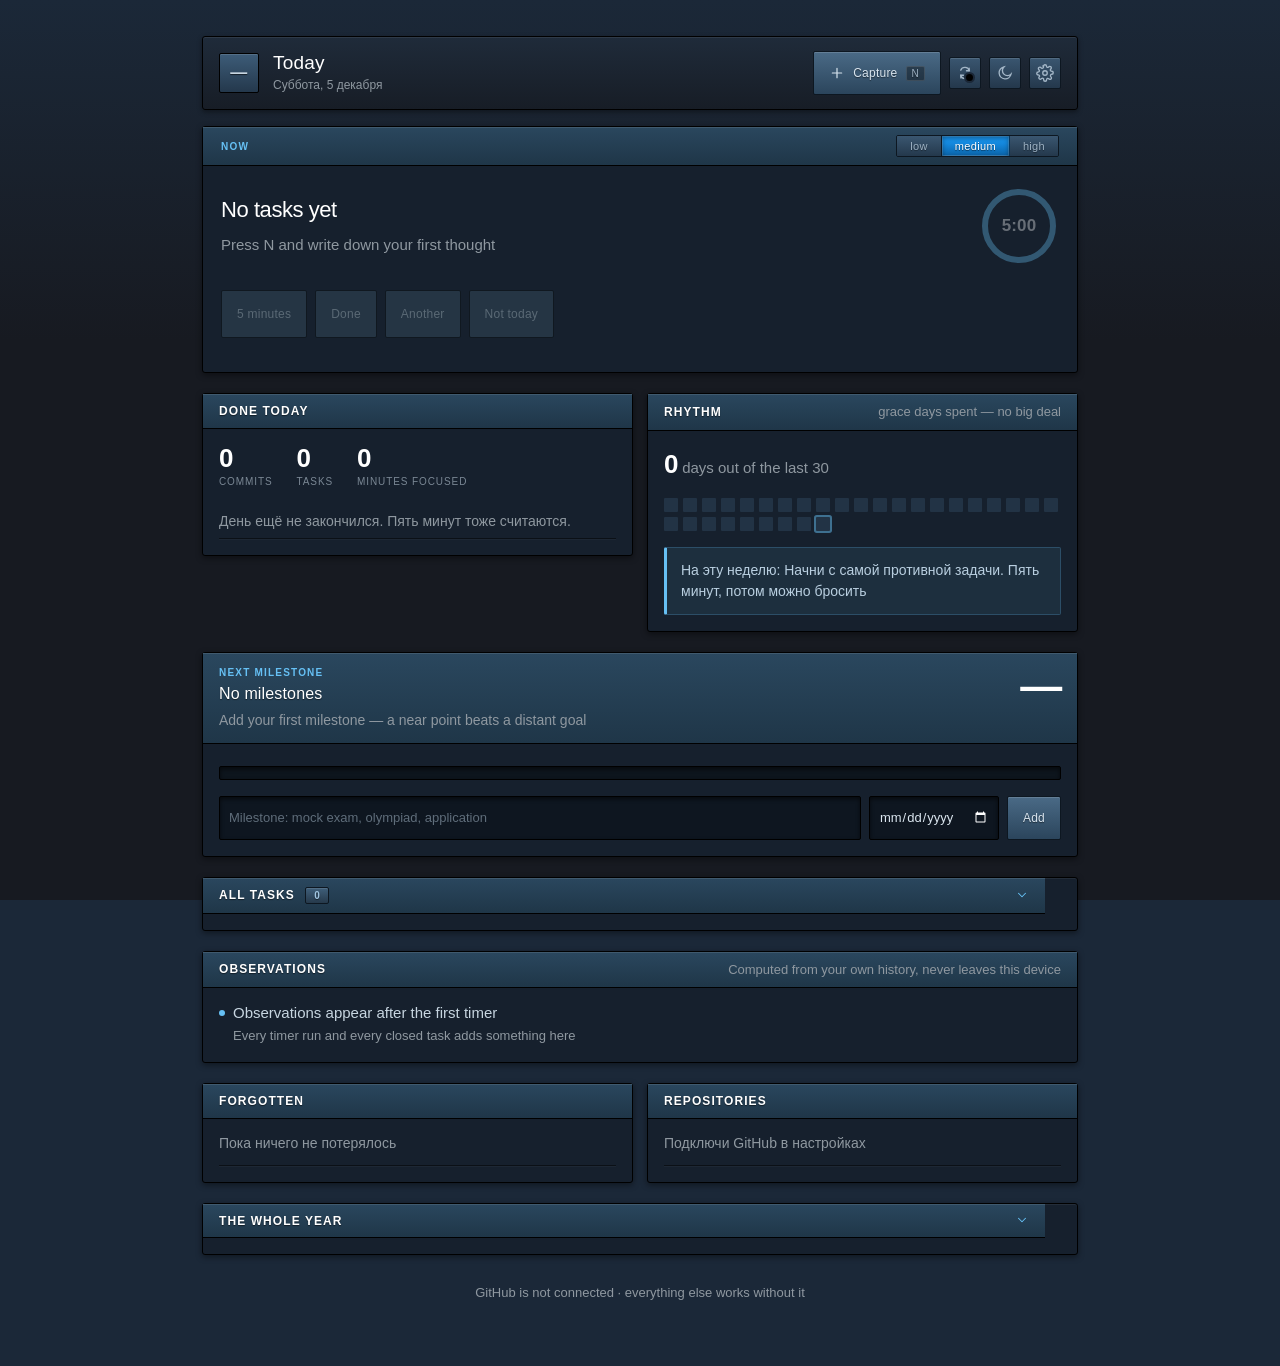
==== commit 794eb996: "Add files via upload" ====
--- a/index.html
+++ b/index.html
@@ -3,11 +3,11 @@
 <head>
 <meta charset="utf-8">
 <meta name="viewport" content="width=device-width, initial-scale=1">
-<title>Сейчас</title>
-<meta name="theme-color" content="#2783DE">
+<title>Dashboard</title>
+<meta name="theme-color" content="#171a21">
 <meta name="mobile-web-app-capable" content="yes">
 <meta name="apple-mobile-web-app-capable" content="yes">
-<meta name="apple-mobile-web-app-title" content="Сейчас">
+<meta name="apple-mobile-web-app-title" content="Dashboard">
 <link rel="manifest" href="./manifest.webmanifest">
 <link rel="icon" href="./icon.svg" type="image/svg+xml">
 <link rel="apple-touch-icon" href="./icon.svg">
@@ -244,21 +244,38 @@
     </div>
 
     <form id="settingsForm">
-      <label class="field"><span>Ник на GitHub</span><input type="text" id="fLogin" placeholder="octocat" autocomplete="off"></label>
-      <label class="field"><span>Вуз или большая цель</span><input type="text" id="fUni" placeholder="МФТИ, ФПМИ" autocomplete="off"></label>
-      <label class="field"><span>Длина короткого старта, минут</span><input type="number" id="fStart" min="1" max="60" placeholder="5"></label>
-      <label class="field"><span>Напоминать о перерыве через, минут</span><input type="number" id="fBreak" min="20" max="240" placeholder="90"></label>
-
-      <label class="check-field"><input type="checkbox" id="fSound"><span>��вук при завершении задачи</span></label>
-      <label class="check-field"><input type="checkbox" id="fRotate"><span>Менять цвет каждую неделю</span></label>
-
-      <label class="field"><span>Облик интерфейса</span>
-        <select id="fSkin">
-          <option value="modern">Современный</option>
-          <option value="retro">Старый, как в 2012-м</option>
-        </select>
-      </label>
-
+
+      <div class="tabs" role="tablist">
+        <button type="button" class="tab on" data-pane="paneMain">Основное</button>
+        <button type="button" class="tab" data-pane="paneLook">Вид</button>
+        <button type="button" class="tab" data-pane="paneDev">Устройства</button>
+        <button type="button" class="tab" data-pane="paneSync">Синхронизация</button>
+        <button type="button" class="tab" data-pane="paneData">Данные</button>
+      </div>
+
+      <!-- ---- основное ---- -->
+      <div class="pane on" id="paneMain">
+        <label class="field"><span>Ник на GitHub</span><input type="text" id="fLogin" placeholder="octocat" autocomplete="off"></label>
+        <label class="field"><span>Вуз или большая цель</span><input type="text" id="fUni" placeholder="МФТИ, ФПМИ" autocomplete="off"></label>
+        <label class="field"><span>Длина короткого старта, минут</span><input type="number" id="fStart" min="1" max="60" placeholder="5"></label>
+        <label class="field"><span>Напоминать о перерыве через, минут</span><input type="number" id="fBreak" min="20" max="240" placeholder="90"></label>
+        <label class="check-field"><input type="checkbox" id="fSound"><span>Звук при завершении задачи</span></label>
+      </div>
+
+      <!-- ---- вид ---- -->
+      <div class="pane" id="paneLook">
+        <label class="field"><span>Язык</span>
+          <select id="fLang">
+            <option value="en">English</option>
+            <option value="ru">Русский</option>
+          </select>
+        </label>
+        <label class="check-field"><input type="checkbox" id="fRotate"><span>Менять цвет каждую неделю</span></label>
+        <p class="muted small">Смена языка перезагружает страницу. Данные при этом не трогаются.</p>
+      </div>
+
+      <!-- ---- устройства ---- -->
+      <div class="pane" id="paneDev">
       <div class="sync-box">
         <div class="sync-line">
           <strong>Устройства</strong>
@@ -270,7 +287,10 @@
           <button type="button" class="btn btn-ghost" id="claimBtn">Пометить старые записи этим устройством</button>
         </div>
       </div>
-
+      </div>
+
+      <!-- ---- данные ---- -->
+      <div class="pane" id="paneData">
       <div class="sync-box">
         <div class="sync-line">
           <strong>Копия файлом</strong>
@@ -283,7 +303,10 @@
           <input type="file" id="impFile" accept="application/json,.json" class="hidden">
         </div>
       </div>
-
+      </div>
+
+      <!-- ---- синхронизация ---- -->
+      <div class="pane" id="paneSync">
       <div class="sync-box">
         <div class="sync-line">
           <strong>Синхронизация устройств</strong>
@@ -301,6 +324,7 @@
         <p class="muted small" id="buildInfo">сборка —</p>
         <p class="muted small"><a href="./check.html">Открыть страницу проверки</a> — работает, даже если дашборд сломан</p>
       </div>
+      </div>
 
       <div class="modal-foot">
         <button type="button" class="btn btn-ghost" id="resetBtn">Сбросить всё</button>
@@ -312,6 +336,7 @@
 
 <div class="toast hidden" id="toast"></div>
 
+<script src="./i18n.js"></script>
 <script src="./stats.js"></script>
 <script src="./sync.js"></script>
 <script src="./app.js"></script>
--- a/style.css
+++ b/style.css
@@ -295,7 +295,7 @@
 }
 .capture-hint{margin:12px 2px 0;font-size:13px;color:rgba(255,255,255,.9);text-align:center}
 
-/* тос�� */
+/* тост */
 .toast{
   position:fixed;left:50%;bottom:28px;transform:translateX(-50%);
   background:var(--text);color:var(--canvas);
--- a/retro.css
+++ b/retro.css
@@ -1,557 +1,828 @@
 /* ============================================================
-   Старый облик — веб 2010–2015 годов
-
-   Подключается атрибутом data-skin="retro" на <html>.
-   Градиенты, внутренние блики, тени под текстом, рамки в один пиксель,
-   Segoe UI / Tahoma — то, как выглядели панели управления того времени.
-   Ничего не ломает: всё описано поверх базовой темы.
+   ОБЛИК: Steam с ретро-элементами
+   Грузится после style.css и перекрывает его. Других обликов нет.
+   Синий корпус, гладкие градиентные кнопки, вдавленные поля,
+   заглавные шапки панелей — как в клиенте начала десятых.
    ============================================================ */
 
-[data-skin="retro"]{
-  --canvas:#FFFFFF;
-  --soft:#F4F6F8;
-  --surface2:#E4E9EE;
-  --border:#C6CED6;
-  --text:#243040;
-  --muted:#6B7784;
-  --accent:#3B7DC4;
-  --accent-soft:#E8F0FA;
-  --green:#4C9A4C;
-  --orange:#D08326;
-  --h0:#E8EDF1;
-  --h1:#CADEEF;
-  --h2:#9CC2E2;
-  --h3:#6BA0D0;
-  --h4:#3B7DC4;
-  --shadow:0 1px 2px rgba(28,44,64,.14);
-
-  --retro-ink:#FFFFFF;
-  --retro-line:#B7C1CB;
-  --retro-bar-a:#FBFCFD;
-  --retro-bar-b:#E7ECF1;
-}
-
-[data-skin="retro"][data-theme="dark"]{
-  --canvas:#2B3038;
-  --soft:#333941;
-  --surface2:#3D444E;
-  --border:#161A20;
-  --text:#E8EDF2;
-  --muted:#9AA5B1;
-  --accent:#5C93CE;
-  --accent-soft:rgba(92,147,206,.18);
-  --h0:#3A414A;
-  --h1:#2C4460;
-  --h2:#38597C;
-  --h3:#456F9C;
-  --h4:#5C93CE;
-  --shadow:0 1px 2px rgba(0,0,0,.45);
-
-  --retro-ink:rgba(255,255,255,.06);
-  --retro-line:#1B2027;
-  --retro-bar-a:#3A414A;
-  --retro-bar-b:#2E343C;
-}
-
-/* ---------- общее полотно ---------- */
-
-[data-skin="retro"] body{
-  font-family:"Segoe UI","Helvetica Neue",Tahoma,Verdana,Arial,sans-serif;
-  font-size:13px;
-  line-height:1.45;
-  color:var(--text);
-  background:#DDE3E9;
-  background-image:linear-gradient(#E7ECF1, #D5DCE4 340px, #D5DCE4);
-  background-attachment:fixed;
-}
-
-[data-skin="retro"][data-theme="dark"] body{
-  background:#22262C;
-  background-image:linear-gradient(#282D34, #1E2228 340px, #1E2228);
-}
-
-[data-skin="retro"] .wrap{max-width:940px;padding:24px 20px 56px}
-[data-skin="retro"] .small{font-size:11px}
-
-/* ---------- карточки — панели с шапкой ---------- */
-
-[data-skin="retro"] .card{
-  background:var(--canvas);
-  border:1px solid var(--retro-line);
-  border-radius:6px;
-  padding:16px 18px 18px;
-  margin-bottom:16px;
-  box-shadow:0 1px 0 var(--retro-ink) inset, 0 1px 3px rgba(30,45,64,.16);
-}
-
-[data-skin="retro"] .card.now,
-[data-skin="retro"] .card.goal{
-  background:linear-gradient(var(--retro-bar-a), var(--canvas) 90px);
-}
-
-[data-skin="retro"] .card-head{
-  margin:-16px -18px 14px;
-  padding:9px 18px;
-  background:linear-gradient(var(--retro-bar-a), var(--retro-bar-b));
-  border-bottom:1px solid var(--retro-line);
-  border-radius:5px 5px 0 0;
-  align-items:center;
-}
-
-[data-skin="retro"] .card-head h2{
-  font-size:12px;
-  font-weight:700;
-  letter-spacing:.02em;
-  text-transform:uppercase;
-  color:#42505F;
-  text-shadow:0 1px 0 #FFF;
-}
-
-[data-skin="retro"][data-theme="dark"] .card-head h2{color:#C6D0DA;text-shadow:0 -1px 0 rgba(0,0,0,.5)}
-
-[data-skin="retro"] .eyebrow{
-  font-size:10px;letter-spacing:.1em;color:var(--muted);text-shadow:0 1px 0 #FFF;
-}
-[data-skin="retro"][data-theme="dark"] .eyebrow{text-shadow:none}
-
-[data-skin="retro"] .grid-2{gap:16px;margin-bottom:16px}
-
-/* ---------- шапка страницы ---------- */
-
-[data-skin="retro"] .topbar{
-  background:linear-gradient(#FDFDFE, #E9EEF3);
-  border:1px solid var(--retro-line);
-  border-radius:6px;
-  padding:12px 16px;
-  margin-bottom:18px;
-  box-shadow:0 1px 0 #FFF inset, 0 1px 3px rgba(30,45,64,.16);
-}
-
-[data-skin="retro"][data-theme="dark"] .topbar{
-  background:linear-gradient(#3A414A, #2C3138);
-  box-shadow:0 1px 0 rgba(255,255,255,.05) inset, 0 1px 3px rgba(0,0,0,.4);
-}
-
-[data-skin="retro"] .avatar{
-  border-radius:4px;width:44px;height:44px;
-  border:1px solid var(--retro-line);
-  box-shadow:0 1px 0 #FFF inset;
-}
-
-[data-skin="retro"] .ident-text h1{
-  font-size:19px;font-weight:700;letter-spacing:0;
-  text-shadow:0 1px 0 #FFF;
-}
-[data-skin="retro"][data-theme="dark"] .ident-text h1{text-shadow:0 -1px 0 rgba(0,0,0,.5)}
-[data-skin="retro"] .ident-text p{font-size:12px}
-
-/* ---------- кнопки ---------- */
-
-[data-skin="retro"] .btn{
-  min-height:28px;
-  padding:0 14px;
-  font-size:12px;
-  font-weight:600;
-  border-radius:4px;
-  color:#33404F;
-  border:1px solid #AFB9C4;
-  background:linear-gradient(#FDFDFE, #E3E9EF);
-  text-shadow:0 1px 0 #FFF;
-  box-shadow:0 1px 0 #FFF inset, 0 1px 1px rgba(30,45,64,.12);
-  transition:none;
-}
-
-[data-skin="retro"] .btn:hover{
-  background:linear-gradient(#FFFFFF, #EBF0F5);
-  border-color:#9DA9B6;
-}
-
-[data-skin="retro"] .btn:active{
-  transform:none;
-  background:linear-gradient(#DDE4EB, #EFF3F7);
-  box-shadow:0 1px 3px rgba(30,45,64,.25) inset;
-}
-
-[data-skin="retro"] .btn:disabled{opacity:.5;box-shadow:none}
-
-[data-skin="retro"] .btn-primary{
-  color:#FFF;
-  border-color:#2C6199;
-  background:linear-gradient(#6BA6DE, #3072B4);
-  text-shadow:0 -1px 0 rgba(0,0,0,.28);
-  box-shadow:0 1px 0 rgba(255,255,255,.35) inset, 0 1px 2px rgba(20,45,75,.3);
-}
-[data-skin="retro"] .btn-primary:hover{
-  background:linear-gradient(#7BB2E6, #3A7CBE);
-  filter:none;
-}
-[data-skin="retro"] .btn-primary:active{
-  background:linear-gradient(#2E6DAC, #4C8AC6);
-  box-shadow:0 1px 4px rgba(15,40,70,.45) inset;
-}
-
-[data-skin="retro"] .btn-ghost{
-  background:linear-gradient(#FBFCFD, #EDF1F5);
-  color:#5A6673;
-  border-color:#C2CBD4;
-}
-[data-skin="retro"] .btn-ghost:hover{color:#33404F}
-
-[data-skin="retro"] .btn-lg{min-height:34px;padding:0 20px;font-size:13px}
-
-[data-skin="retro"][data-theme="dark"] .btn{
-  color:#DCE3EA;border-color:#181C22;
-  background:linear-gradient(#454D57, #363C44);
-  text-shadow:0 -1px 0 rgba(0,0,0,.5);
-  box-shadow:0 1px 0 rgba(255,255,255,.07) inset, 0 1px 1px rgba(0,0,0,.35);
-}
-[data-skin="retro"][data-theme="dark"] .btn:hover{background:linear-gradient(#4E5761, #3D444D)}
-[data-skin="retro"][data-theme="dark"] .btn-ghost{background:linear-gradient(#3E454E, #333941);color:#A9B4BF}
-
-[data-skin="retro"] .btn-capture kbd{
-  border-radius:3px;
-  border:1px solid #B4BEC9;
-  background:linear-gradient(#FFF, #E6EBF0);
-  box-shadow:0 1px 0 rgba(30,45,64,.18);
-  font-family:Tahoma,Verdana,sans-serif;
-  font-size:10px;
-}
-
-[data-skin="retro"] .icon-btn{
-  border-radius:4px;
-  border:1px solid #AFB9C4;
-  background:linear-gradient(#FDFDFE, #E3E9EF);
-  box-shadow:0 1px 0 #FFF inset;
-  color:#5A6673;
-}
-[data-skin="retro"] .icon-btn:hover{background:linear-gradient(#FFFFFF, #EBF0F5);color:#33404F}
-[data-skin="retro"][data-theme="dark"] .icon-btn{
-  border-color:#181C22;background:linear-gradient(#454D57, #363C44);color:#BAC4CE;
-  box-shadow:0 1px 0 rgba(255,255,255,.07) inset;
-}
-
-[data-skin="retro"] .mini{
-  font-size:11px;
-  border-radius:3px;
-  border:1px solid transparent;
-}
-[data-skin="retro"] .mini:hover{
-  border-color:#C6CED6;
-  background:linear-gradient(#FFF, #EEF2F6);
-}
-
-/* ---------- чипы сил — как сегментный переключатель ---------- */
-
-[data-skin="retro"] .energy{gap:0;border-radius:4px;overflow:hidden;border:1px solid #AFB9C4;box-shadow:0 1px 1px rgba(30,45,64,.12)}
-[data-skin="retro"] .energy-lbl{margin-right:8px;border:none}
-[data-skin="retro"] .energy .energy-lbl{position:absolute;left:-9999px}
-
-[data-skin="retro"] .chip{
-  border-radius:0;
-  border:none;
-  border-left:1px solid #AFB9C4;
-  padding:0 12px;
-  min-height:26px;
-  font-size:11px;
-  font-weight:600;
-  color:#5A6673;
-  background:linear-gradient(#FDFDFE, #E3E9EF);
-  text-shadow:0 1px 0 #FFF;
-}
-[data-skin="retro"] .chip:first-of-type{border-left:none}
-[data-skin="retro"] .chip:hover{background:linear-gradient(#FFFFFF, #EBF0F5)}
-
-[data-skin="retro"] .chip.on{
-  color:#FFF;
-  background:linear-gradient(#5F9BD5, #2F71B3);
-  text-shadow:0 -1px 0 rgba(0,0,0,.3);
-  box-shadow:0 1px 3px rgba(20,45,75,.35) inset;
-}
-
-[data-skin="retro"][data-theme="dark"] .chip{
-  border-left-color:#181C22;
-  background:linear-gradient(#454D57, #363C44);
-  color:#BAC4CE;text-shadow:0 -1px 0 rgba(0,0,0,.5);
-}
-
-/* ---------- блок «Сейчас» ---------- */
-
-[data-skin="retro"] .now-text h2{
-  font-size:22px;
-  font-weight:700;
-  letter-spacing:0;
-  text-shadow:0 1px 0 #FFF;
-}
-[data-skin="retro"][data-theme="dark"] .now-text h2{text-shadow:0 -1px 0 rgba(0,0,0,.5)}
-[data-skin="retro"] .now-step{font-size:13px}
-[data-skin="retro"] .now-hint{font-size:11px;font-style:italic}
-
-[data-skin="retro"] .ring-bg{stroke:#D6DDE4}
-[data-skin="retro"] .ring-label{font-family:Tahoma,Verdana,sans-serif;font-weight:700}
-
-/* ---------- цифры и полосы ---------- */
-
-[data-skin="retro"] .tnum,
-[data-skin="retro"] .rhythm-num strong{
-  font-family:Tahoma,Verdana,sans-serif;
-  font-weight:700;
-  letter-spacing:0;
-  text-shadow:0 1px 0 #FFF;
-}
-[data-skin="retro"][data-theme="dark"] .tnum,
-[data-skin="retro"][data-theme="dark"] .rhythm-num strong{text-shadow:0 -1px 0 rgba(0,0,0,.5)}
-
-[data-skin="retro"] .tlbl{font-size:11px}
-
-[data-skin="retro"] .ms-num{
-  font-family:Tahoma,Verdana,sans-serif;
-  font-size:38px;font-weight:700;letter-spacing:-.01em;
-  text-shadow:0 1px 0 #FFF;
-}
-[data-skin="retro"][data-theme="dark"] .ms-num{text-shadow:0 -1px 0 rgba(0,0,0,.5)}
-
-[data-skin="retro"] .goal-head h2{font-size:19px;font-weight:700;letter-spacing:0}
-
-[data-skin="retro"] .drain{
-  height:16px;
-  border-radius:8px;
-  border:1px solid #B4BEC9;
-  background:linear-gradient(#E2E7EC, #F2F5F8);
-  box-shadow:0 1px 3px rgba(30,45,64,.2) inset;
-  padding:1px;
-}
-
-[data-skin="retro"] .drain-fill{
-  border-radius:7px;
-  background:linear-gradient(#7CB3E4, #3B7DC4);
-  box-shadow:0 1px 0 rgba(255,255,255,.4) inset;
+:root,
+[data-theme="dark"],
+[data-theme="light"] {
+  --canvas:      #1b2838;
+  --soft:        #16202d;
+  --surface2:    #223345;
+  --border:      #000000;
+  --edge:        rgba(255, 255, 255, .07);
+  --text:        #c7d5e0;
+  --bright:      #ffffff;
+  --muted:       #8f98a0;
+  --accent:      #66c0f4 !important;
+  --accent-soft: rgba(102, 192, 244, .13);
+  --green:       #a4d007;
+  --orange:      #d9a441;
+  --red:         #d94126;
+  --h0: #223345;
+  --h1: #2a4a63;
+  --h2: #2f6a95;
+  --h3: #3f8fc4;
+  --h4: #66c0f4;
+  --shadow: 0 0 0 1px rgba(0, 0, 0, .55), 0 2px 6px rgba(0, 0, 0, .45);
+  --headfont: "Motiva Sans", "Segoe UI", Tahoma, Verdana, sans-serif;
+}
+
+/* ================= КОРПУС ================= */
+
+html {
+  background: #1b2838;
+}
+
+body {
+  background:
+    linear-gradient(to bottom, #1b2838 0, #171a21 340px, #171a21 100%) fixed;
+  color: var(--text);
+  font-family: "Motiva Sans", "Segoe UI", Tahoma, Verdana, Arial, sans-serif;
+  font-size: 13px;
+  line-height: 1.5;
+  -webkit-font-smoothing: antialiased;
+
+  /* копировать можно только то, что помечено как содержание */
+  -webkit-user-select: none;
+  -ms-user-select: none;
+  user-select: none;
+  -webkit-tap-highlight-color: transparent;
+}
+
+/* содержание — свои тексты, чужие не надо */
+input,
+textarea,
+.sel,
+.sel *,
+#nowTask,
+#nowStep,
+.tasks .t,
+.task-note,
+.ms-list .t,
+.inbox li,
+.done-list li,
+.forgot li,
+.repos a,
+.sync-diag,
+code {
+  -webkit-user-select: text;
+  -ms-user-select: text;
+  user-select: text;
+}
+
+.wrap {
+  max-width: 940px;
+}
+
+/* ================= ШАПКА ================= */
+
+.topbar {
+  padding: 14px 16px;
+  margin-bottom: 16px;
+  background: linear-gradient(to bottom, #1f2b3a, #171d26);
+  border: 1px solid #000;
+  border-radius: 3px;
+  box-shadow: inset 0 1px 0 rgba(255, 255, 255, .07), 0 2px 5px rgba(0, 0, 0, .4);
+}
+
+.avatar {
+  width: 40px;
+  height: 40px;
+  border-radius: 2px;
+  background: linear-gradient(to bottom, #3d5c78, #24384c) !important;
+  border: 1px solid #000;
+  box-shadow: inset 0 1px 0 rgba(255, 255, 255, .12);
+  color: #c7d5e0;
+  font-family: var(--headfont);
+  font-size: 17px;
+  font-weight: 700;
+  letter-spacing: .04em;
+  display: flex;
+  align-items: center;
+  justify-content: center;
+  text-shadow: 0 1px 1px rgba(0, 0, 0, .6);
+}
+
+.ident-text h1 {
+  font-family: var(--headfont);
+  font-size: 19px;
+  font-weight: 400;
+  color: #fff;
+  letter-spacing: .01em;
+}
+
+.ident-text p,
+#userMeta {
+  color: var(--muted);
+  font-size: 12px;
+}
+
+/* ================= КНОПКИ ================= */
+
+.btn,
+button.btn {
+  font-family: var(--headfont);
+  font-size: 12px;
+  font-weight: 400;
+  letter-spacing: .02em;
+  padding: 7px 15px;
+  border-radius: 2px;
+  color: #d8e4ee;
+  background: linear-gradient(to bottom, #4a6a86 0%, #2b455c 100%);
+  border: 1px solid #0d1721;
+  box-shadow: inset 0 1px 0 rgba(255, 255, 255, .14);
+  text-shadow: 0 1px 1px rgba(0, 0, 0, .45);
+  transition: none;
+}
+
+.btn:hover:not(:disabled) {
+  background: linear-gradient(to bottom, #67c1f5 0%, #417a9b 100%);
+  color: #fff;
+  transform: none;
+}
+
+.btn:active:not(:disabled) {
+  background: linear-gradient(to bottom, #2b455c 0%, #4a6a86 100%);
+  box-shadow: inset 0 2px 4px rgba(0, 0, 0, .5);
+}
+
+.btn:disabled {
+  background: #253544;
+  color: #5a6975;
+  border-color: #101820;
+  box-shadow: none;
+  text-shadow: none;
+}
+
+.btn-primary {
+  background: linear-gradient(to bottom, #a4d007 0%, #536b12 100%);
+  border-color: #2c3a08;
+  color: #d2e885;
+  font-weight: 700;
+}
+
+.btn-primary:hover:not(:disabled) {
+  background: linear-gradient(to bottom, #b6e208 0%, #5f7a14 100%);
+  color: #fff;
+}
+
+.btn-primary:active:not(:disabled) {
+  background: linear-gradient(to bottom, #536b12 0%, #a4d007 100%);
+}
+
+.btn-ghost {
+  background: linear-gradient(to bottom, #33475b 0%, #22323f 100%);
+  color: #a8b8c6;
+}
+
+.btn-lg {
+  padding: 10px 22px;
+  font-size: 14px;
+}
+
+.btn-capture kbd {
+  background: rgba(0, 0, 0, .35);
+  border: 1px solid rgba(255, 255, 255, .12);
+  border-radius: 2px;
+  color: #9fb3c4;
+  font-size: 10px;
+  padding: 1px 5px;
+}
+
+.icon-btn {
+  width: 32px;
+  height: 32px;
+  border-radius: 2px;
+  color: #a3b6c7;
+  background: linear-gradient(to bottom, #3a5670 0%, #24384c 100%);
+  border: 1px solid #0d1721;
+  box-shadow: inset 0 1px 0 rgba(255, 255, 255, .12);
+}
+
+.icon-btn:hover {
+  background: linear-gradient(to bottom, #67c1f5 0%, #417a9b 100%);
+  color: #fff;
+}
+
+.icon-btn:active {
+  box-shadow: inset 0 2px 4px rgba(0, 0, 0, .5);
+}
+
+.mini {
+  font-family: var(--headfont);
+  font-size: 11px;
+  color: #7fb3d5;
+  background: none;
+  border: 0;
+  padding: 2px 4px;
+  border-radius: 2px;
+}
+
+.mini:hover {
+  color: #fff;
+  background: rgba(102, 192, 244, .18);
+}
+
+.del:hover {
+  color: #e06a52;
+  background: rgba(217, 65, 38, .16);
+}
+
+/* ================= ПАНЕЛИ ================= */
+
+.card {
+  background: #16202d;
+  border: 1px solid #000;
+  border-radius: 3px;
+  padding: 0 16px 16px;
+  box-shadow: inset 0 1px 0 rgba(255, 255, 255, .06), 0 2px 6px rgba(0, 0, 0, .45);
+}
+
+.card-head,
+.goal-head {
+  margin: 0 -16px 14px;
+  padding: 8px 16px;
+  background: linear-gradient(to bottom, #2a475e 0%, #1f3648 100%);
+  border-bottom: 1px solid #000;
+  box-shadow: inset 0 1px 0 rgba(255, 255, 255, .1);
+  align-items: center;
+}
+
+.goal-head {
+  align-items: flex-start;
+  padding: 12px 16px;
+}
+
+.card-head h2,
+.goal-head h2 {
+  font-family: var(--headfont);
+  font-size: 12px;
+  font-weight: 700;
+  letter-spacing: .09em;
+  text-transform: uppercase;
+  color: #fff;
+  text-shadow: 0 1px 1px rgba(0, 0, 0, .5);
+}
+
+.goal-head h2 {
+  font-size: 16px;
+  letter-spacing: .01em;
+  text-transform: none;
+  font-weight: 400;
+  margin-top: 2px;
+}
+
+.eyebrow {
+  font-family: var(--headfont);
+  font-size: 10px;
+  letter-spacing: .12em;
+  text-transform: uppercase;
+  color: #66c0f4;
+}
+
+.now {
+  background: #16202d;
+  padding: 0 18px 18px;
+}
+
+.now-top {
+  margin: 0 -18px 16px;
+  padding: 8px 18px;
+  background: linear-gradient(to bottom, #2a475e 0%, #1f3648 100%);
+  border-bottom: 1px solid #000;
+  box-shadow: inset 0 1px 0 rgba(255, 255, 255, .1);
+  align-items: center;
+}
+
+#nowTask {
+  font-family: var(--headfont);
+  font-size: 22px;
+  font-weight: 400;
+  color: #fff;
+}
+
+.now-step {
+  color: #8f98a0;
+}
+
+.now-hint {
+  color: #6b7885;
+  font-size: 11px;
+}
+
+.grid-2 {
+  gap: 14px;
+}
+
+/* ================= УРОВЕНЬ СИЛ ================= */
+
+.energy {
+  gap: 0;
+  align-items: center;
+  border: 1px solid #0d1721;
+  border-radius: 2px;
+  overflow: hidden;
+  box-shadow: inset 0 1px 0 rgba(255, 255, 255, .08);
+}
+
+.energy-lbl {
+  position: absolute;
+  left: -9999px;
+}
+
+.chip {
+  font-family: var(--headfont);
+  font-size: 11px;
+  letter-spacing: .03em;
+  padding: 4px 13px;
+  border: 0;
+  border-right: 1px solid #0d1721;
+  border-radius: 0;
+  background: linear-gradient(to bottom, #3a5670 0%, #24384c 100%);
+  color: #9db2c4;
+  text-shadow: 0 1px 1px rgba(0, 0, 0, .4);
+  transition: none;
+}
+
+.chip:last-child {
+  border-right: 0;
+}
+
+.chip:hover {
+  color: #fff;
+  background: linear-gradient(to bottom, #46617c 0%, #2c455c 100%);
+}
+
+/* выбранный уровень видно сразу: голубой и вдавленный */
+.chip.on,
+.chip.on:hover {
+  background: linear-gradient(to bottom, #1a9fff 0%, #0a63a8 100%) !important;
+  color: #fff !important;
+  border-color: #06375f;
+  box-shadow:
+    inset 0 2px 5px rgba(0, 0, 0, .45),
+    inset 0 0 0 1px rgba(255, 255, 255, .18);
+  text-shadow: 0 1px 1px rgba(0, 0, 0, .55);
+}
+
+/* ================= КОЛЬЦО И ЦИФРЫ ================= */
+
+.ring-bg {
+  stroke: #0f1821;
+}
+
+.ring-fg {
+  stroke: #66c0f4;
+}
+
+.ring-label {
+  font-family: Tahoma, Verdana, sans-serif;
+  font-size: 17px;
+  color: #fff;
+  letter-spacing: .01em;
+}
+
+.tnum,
+.rhythm-num strong,
+.ms-num {
+  font-family: Tahoma, Verdana, sans-serif;
+  font-weight: 700;
+  color: #fff;
+}
+
+.tlbl,
+.ms-lbl {
+  font-size: 10px;
+  letter-spacing: .09em;
+  text-transform: uppercase;
+  color: #7a8794;
+}
+
+/* ================= ПОЛОСА ДО ЭТАПА ================= */
+
+.drain {
+  height: 14px;
+  border-radius: 2px;
+  background: #0d151d;
+  border: 1px solid #000;
+  box-shadow: inset 0 2px 4px rgba(0, 0, 0, .6);
+  overflow: hidden;
+}
+
+.drain-fill {
+  background-color: #4c8f1f;
+  background-image: linear-gradient(
+    135deg,
+    rgba(255, 255, 255, .16) 25%, transparent 25%,
+    transparent 50%, rgba(255, 255, 255, .16) 50%,
+    rgba(255, 255, 255, .16) 75%, transparent 75%);
+  background-size: 16px 16px;
+  box-shadow: inset 0 1px 0 rgba(255, 255, 255, .28);
+}
+
+/* ================= СПИСКИ ================= */
+
+.ms-list li,
+.tasks li,
+.inbox li,
+.done-list li,
+.forgot li,
+.repos li,
+.arch-list li {
+  border-bottom: 1px solid rgba(0, 0, 0, .5);
+  box-shadow: 0 1px 0 rgba(255, 255, 255, .03);
+}
+
+.ms-list li:hover,
+.tasks li:hover,
+.inbox li:hover,
+.forgot li:hover,
+.repos li:hover {
+  background: rgba(102, 192, 244, .07);
+}
+
+.badge,
+.tag {
+  font-family: var(--headfont);
+  font-size: 10px;
+  letter-spacing: .05em;
+  text-transform: uppercase;
+  padding: 2px 8px;
+  border-radius: 2px;
+  background: linear-gradient(to bottom, #3f5f7a 0%, #26394b 100%);
+  border: 1px solid #0d1721;
+  color: #9fc4e0;
+  box-shadow: inset 0 1px 0 rgba(255, 255, 255, .1);
+}
+
+.disclosure {
+  font-family: var(--headfont);
+  font-size: 12px;
+  font-weight: 700;
+  letter-spacing: .09em;
+  text-transform: uppercase;
+  color: #fff;
+  margin: 0 -16px;
+  padding: 9px 16px;
+  background: linear-gradient(to bottom, #2a475e 0%, #1f3648 100%);
+  border-bottom: 1px solid #000;
+  box-shadow: inset 0 1px 0 rgba(255, 255, 255, .1);
+  text-shadow: 0 1px 1px rgba(0, 0, 0, .5);
+}
+
+.disclosure:hover {
+  background: linear-gradient(to bottom, #34556f 0%, #264257 100%);
+}
+
+/* стрелка справа больше не уезжает за край и не пляшет */
+.disclosure svg {
+  flex: 0 0 auto;
+  width: 14px;
+  height: 14px;
+  color: #66c0f4;
+  transform-origin: 50% 50%;
+  transition: transform .12s linear;
+}
+
+.disclosure[aria-expanded="true"] svg {
+  transform: rotate(180deg);
+}
+
+/* ================= ПОЛЯ ВВОДА ================= */
+
+input[type="text"],
+input[type="number"],
+input[type="date"],
+input[type="password"],
+textarea,
+select {
+  font-family: "Segoe UI", Tahoma, Verdana, sans-serif;
+  font-size: 13px;
+  color: #dbe6ef;
+  background: #0e1620;
+  border: 1px solid #000;
+  border-radius: 2px;
+  padding: 7px 9px;
+  box-shadow: inset 0 2px 4px rgba(0, 0, 0, .6);
+}
+
+input::placeholder,
+textarea::placeholder {
+  color: #5f6d7a;
+}
+
+input:focus,
+textarea:focus,
+select:focus {
+  outline: 0;
+  border-color: #1a9fff;
+  background: #101e2c;
+  box-shadow: inset 0 2px 4px rgba(0, 0, 0, .6), 0 0 0 2px rgba(26, 159, 255, .28);
+}
+
+select {
+  padding-right: 26px;
   background-image:
-    linear-gradient(135deg,
-      rgba(255,255,255,.22) 25%, transparent 25%,
-      transparent 50%, rgba(255,255,255,.22) 50%,
-      rgba(255,255,255,.22) 75%, transparent 75%, transparent),
-    linear-gradient(#7CB3E4, #3B7DC4);
-  background-size:22px 22px, auto;
-}
-
-[data-skin="retro"] .dot{border-radius:2px;box-shadow:0 1px 0 rgba(255,255,255,.6) inset}
-
-[data-skin="retro"] .badge{
-  border-radius:9px;
-  padding:1px 8px;
-  font-family:Tahoma,Verdana,sans-serif;
-  font-size:11px;font-weight:700;
-  background:linear-gradient(#8A96A3, #626E7B);
-  color:#FFF;
-  text-shadow:0 -1px 0 rgba(0,0,0,.3);
-  border:none;
-}
-
-[data-skin="retro"] .challenge{
-  border-radius:4px;
-  border:1px solid #D8C48A;
-  background:linear-gradient(#FDF8E4, #F7EDCB);
-  color:#6B5A20;
-  text-shadow:0 1px 0 rgba(255,255,255,.7);
-  font-size:12px;
-}
-[data-skin="retro"][data-theme="dark"] .challenge{
-  border-color:#5A4E2A;background:linear-gradient(#403A28, #35301F);color:#E0D4A6;text-shadow:none;
-}
-
-/* ---------- списки ---------- */
-
-[data-skin="retro"] .tasks li,
-[data-skin="retro"] .ms-list li,
-[data-skin="retro"] .inbox li,
-[data-skin="retro"] .forgot li,
-[data-skin="retro"] .insights li,
-[data-skin="retro"] .repos li,
-[data-skin="retro"] .done-list li{
-  border-top:1px solid #E7EBEF;
-  padding-top:9px;padding-bottom:9px;
-}
-[data-skin="retro"][data-theme="dark"] .tasks li,
-[data-skin="retro"][data-theme="dark"] .ms-list li,
-[data-skin="retro"][data-theme="dark"] .inbox li,
-[data-skin="retro"][data-theme="dark"] .forgot li,
-[data-skin="retro"][data-theme="dark"] .insights li,
-[data-skin="retro"][data-theme="dark"] .repos li,
-[data-skin="retro"][data-theme="dark"] .done-list li{border-top-color:#3B424B}
-
-[data-skin="retro"] .tasks li:hover,
-[data-skin="retro"] .ms-list li:hover,
-[data-skin="retro"] .inbox li:hover{background:#F6F9FB}
-[data-skin="retro"][data-theme="dark"] .tasks li:hover,
-[data-skin="retro"][data-theme="dark"] .ms-list li:hover,
-[data-skin="retro"][data-theme="dark"] .inbox li:hover{background:#333941}
-
-[data-skin="retro"] .tag{
-  border-radius:3px;
-  border:1px solid #C6CED6;
-  background:linear-gradient(#FBFCFD, #EBEFF3);
-  color:#5A6673;
-  font-size:10px;
-  text-transform:uppercase;
-  letter-spacing:.04em;
-  padding:1px 6px;
-}
-[data-skin="retro"][data-theme="dark"] .tag{border-color:#1B2027;background:linear-gradient(#414852, #363C44);color:#A9B4BF}
-
-[data-skin="retro"] .repos a{color:#2A6BB0;text-decoration:none}
-[data-skin="retro"] .repos a:hover{text-decoration:underline}
-[data-skin="retro"][data-theme="dark"] .repos a{color:#79AEE3}
-
-[data-skin="retro"] .disclosure{
-  margin:-16px -18px;
-  padding:10px 18px;
-  background:linear-gradient(var(--retro-bar-a), var(--retro-bar-b));
-  border-bottom:1px solid var(--retro-line);
-  border-radius:5px 5px 0 0;
-  font-size:12px;font-weight:700;
-  text-transform:uppercase;letter-spacing:.02em;
-  color:#42505F;
-  text-shadow:0 1px 0 #FFF;
-}
-[data-skin="retro"] .disclosure[aria-expanded="true"]{margin-bottom:16px}
-[data-skin="retro"][data-theme="dark"] .disclosure{color:#C6D0DA;text-shadow:0 -1px 0 rgba(0,0,0,.5)}
-
-/* ---------- поля ввода ---------- */
-
-[data-skin="retro"] input[type="text"],
-[data-skin="retro"] input[type="number"],
-[data-skin="retro"] input[type="date"],
-[data-skin="retro"] input[type="password"],
-[data-skin="retro"] select,
-[data-skin="retro"] textarea{
-  font-family:inherit;
-  font-size:12px;
-  border-radius:3px;
-  border:1px solid #ADB7C1;
-  background:#FFF;
-  color:var(--text);
-  box-shadow:0 1px 2px rgba(30,45,64,.14) inset;
-  padding:6px 8px;
-  min-height:28px;
-}
-
-[data-skin="retro"] input:focus,
-[data-skin="retro"] select:focus,
-[data-skin="retro"] textarea:focus{
-  outline:none;
-  border-color:#5A94CE;
-  box-shadow:0 1px 2px rgba(30,45,64,.12) inset, 0 0 4px rgba(90,148,206,.55);
-}
-
-[data-skin="retro"][data-theme="dark"] input[type="text"],
-[data-skin="retro"][data-theme="dark"] input[type="number"],
-[data-skin="retro"][data-theme="dark"] input[type="date"],
-[data-skin="retro"][data-theme="dark"] input[type="password"],
-[data-skin="retro"][data-theme="dark"] select,
-[data-skin="retro"][data-theme="dark"] textarea{
-  background:#242930;border-color:#161A20;
-  box-shadow:0 1px 2px rgba(0,0,0,.5) inset;
-}
-
-[data-skin="retro"] .field span{font-size:11px;font-weight:700;color:#5A6673;text-transform:uppercase;letter-spacing:.03em}
-[data-skin="retro"][data-theme="dark"] .field span{color:#9AA5B1}
-
-[data-skin="retro"] .task-note{border-radius:3px;box-shadow:0 1px 2px rgba(30,45,64,.14) inset}
-
-/* ---------- окна ---------- */
-
-[data-skin="retro"] .overlay{background:rgba(30,42,56,.55)}
-
-[data-skin="retro"] .modal{
-  border-radius:6px;
-  border:1px solid #8E99A5;
-  background:var(--canvas);
-  box-shadow:0 10px 34px rgba(15,25,40,.45);
-}
-
-[data-skin="retro"] .modal-head{
-  background:linear-gradient(#F7F9FB, #E2E8EE);
-  border-bottom:1px solid var(--retro-line);
-  border-radius:5px 5px 0 0;
-  padding:10px 16px;
-}
-[data-skin="retro"] .modal-head h2{
-  font-size:13px;font-weight:700;text-transform:uppercase;letter-spacing:.03em;
-  color:#42505F;text-shadow:0 1px 0 #FFF;
-}
-[data-skin="retro"][data-theme="dark"] .modal-head{background:linear-gradient(#3A414A, #2E343C)}
-[data-skin="retro"][data-theme="dark"] .modal-head h2{color:#C6D0DA;text-shadow:0 -1px 0 rgba(0,0,0,.5)}
-
-[data-skin="retro"] .sync-box{
-  border-radius:4px;
-  border:1px solid var(--retro-line);
-  background:linear-gradient(#FAFBFC, #F1F4F7);
-}
-[data-skin="retro"][data-theme="dark"] .sync-box{background:linear-gradient(#353B43, #2E343C)}
-
-[data-skin="retro"] .capture{
-  border-radius:6px;
-  border:1px solid #8E99A5;
-  box-shadow:0 10px 34px rgba(15,25,40,.45);
-}
-[data-skin="retro"] .capture-hint{font-size:11px}
-
-/* ---------- тост и баннер ---------- */
-
-[data-skin="retro"] .toast{
-  border-radius:4px;
-  border:1px solid #1E2A38;
-  background:linear-gradient(#4A5765, #2C3846);
-  color:#FFF;
-  font-size:12px;
-  text-shadow:0 -1px 0 rgba(0,0,0,.4);
-  box-shadow:0 1px 0 rgba(255,255,255,.15) inset, 0 4px 14px rgba(15,25,40,.4);
-}
-
-[data-skin="retro"] .toast-act{
-  border-radius:3px;
-  border:1px solid rgba(255,255,255,.3);
-  background:linear-gradient(rgba(255,255,255,.22), rgba(255,255,255,.08));
-  font-size:11px;
-  padding:3px 10px;
-}
-
-[data-skin="retro"] .banner{
-  border-radius:4px;
-  border:1px solid #D8C48A;
-  background:linear-gradient(#FDF8E4, #F6EBC6);
-  color:#6B5A20;
-  text-shadow:0 1px 0 rgba(255,255,255,.7);
-  font-size:12px;
-}
-[data-skin="retro"][data-theme="dark"] .banner{
-  border-color:#5A4E2A;background:linear-gradient(#403A28, #35301F);color:#E0D4A6;text-shadow:none;
-}
-
-/* ---------- мелочи ---------- */
-
-[data-skin="retro"] .dev-dot{box-shadow:0 1px 0 rgba(255,255,255,.55) inset, 0 0 0 1px rgba(30,45,64,.18)}
-[data-skin="retro"] .dev-swatch{border-radius:3px;box-shadow:0 1px 0 rgba(255,255,255,.5) inset}
-[data-skin="retro"] .cell{border-radius:1px}
-[data-skin="retro"] .sync-diag{
-  border-radius:3px;
-  border:1px solid #ADB7C1;
-  background:#FFF;
-  box-shadow:0 1px 2px rgba(30,45,64,.14) inset;
-  font-family:"Lucida Console",Consolas,monospace;
-  font-size:11px;
-}
-[data-skin="retro"][data-theme="dark"] .sync-diag{background:#22262C;border-color:#161A20}
-
-[data-skin="retro"] .foot{
-  margin-top:22px;padding-top:14px;
-  border-top:1px solid rgba(30,45,64,.14);
-  text-align:center;
-}
-
-@media (max-width:640px){
-  [data-skin="retro"] .wrap{padding:14px 12px 40px}
-  [data-skin="retro"] .card{padding:14px 14px 16px}
-  [data-skin="retro"] .card-head{margin:-14px -14px 12px;padding:8px 14px}
-  [data-skin="retro"] .disclosure{margin:-14px -14px;padding:9px 14px}
-}
+    linear-gradient(45deg, transparent 50%, #8fa6b8 50%),
+    linear-gradient(135deg, #8fa6b8 50%, transparent 50%);
+  background-position: calc(100% - 15px) 52%, calc(100% - 10px) 52%;
+  background-size: 5px 5px, 5px 5px;
+  background-repeat: no-repeat;
+  -webkit-appearance: none;
+  appearance: none;
+}
+
+input[type="checkbox"] {
+  accent-color: #66c0f4;
+  width: 15px;
+  height: 15px;
+}
+
+input[type="date"] {
+  color-scheme: dark;
+}
+
+.task-note {
+  min-height: 42px;
+  resize: vertical;
+}
+
+/* ================= ГОД ЦЕЛИКОМ ================= */
+
+.cell {
+  border-radius: 1px;
+}
+
+.heat-scroll {
+  background: #0d151d;
+  border: 1px solid #000;
+  border-radius: 2px;
+  box-shadow: inset 0 2px 4px rgba(0, 0, 0, .5);
+  padding: 10px;
+}
+
+.dot {
+  border-radius: 1px;
+}
+
+.dot.today {
+  box-shadow: 0 0 0 2px rgba(102, 192, 244, .5);
+}
+
+.challenge {
+  background: rgba(102, 192, 244, .09);
+  border: 1px solid rgba(102, 192, 244, .22);
+  border-left: 3px solid #66c0f4;
+  border-radius: 2px;
+  color: #b9cfe0;
+}
+
+.banner {
+  background: linear-gradient(to bottom, #3d2f14, #2b2110);
+  border: 1px solid #000;
+  border-left: 3px solid #d9a441;
+  border-radius: 2px;
+  color: #e8d7b0;
+}
+
+/* ================= МОДАЛЬНОЕ ОКНО ================= */
+
+.overlay {
+  background: rgba(8, 12, 17, .78);
+}
+
+.modal {
+  background: #1b2838;
+  border: 1px solid #000;
+  border-radius: 3px;
+  padding: 0;
+  max-width: 560px;
+  box-shadow: inset 0 1px 0 rgba(255, 255, 255, .08), 0 8px 40px rgba(0, 0, 0, .7);
+  overflow: hidden;
+  display: flex;
+  flex-direction: column;
+  max-height: 88vh;
+}
+
+.modal-head {
+  margin: 0;
+  padding: 10px 14px;
+  background: linear-gradient(to bottom, #2a475e 0%, #1c3143 100%);
+  border-bottom: 1px solid #000;
+  box-shadow: inset 0 1px 0 rgba(255, 255, 255, .1);
+  flex: 0 0 auto;
+}
+
+.modal-head h2 {
+  font-family: var(--headfont);
+  font-size: 12px;
+  font-weight: 700;
+  letter-spacing: .1em;
+  text-transform: uppercase;
+  color: #fff;
+  text-shadow: 0 1px 1px rgba(0, 0, 0, .5);
+}
+
+#settingsForm {
+  display: flex;
+  flex-direction: column;
+  min-height: 0;
+  flex: 1 1 auto;
+}
+
+/* вкладки настроек */
+.tabs {
+  display: flex;
+  gap: 0;
+  flex: 0 0 auto;
+  padding: 0 10px;
+  background: #16202d;
+  border-bottom: 1px solid #000;
+  box-shadow: inset 0 -6px 10px rgba(0, 0, 0, .25);
+}
+
+.tab {
+  font-family: var(--headfont);
+  font-size: 11px;
+  font-weight: 400;
+  letter-spacing: .07em;
+  text-transform: uppercase;
+  color: #7f8c99;
+  background: none;
+  border: 0;
+  border-bottom: 2px solid transparent;
+  padding: 10px 13px;
+  cursor: pointer;
+}
+
+.tab:hover {
+  color: #c7d5e0;
+}
+
+.tab.on {
+  color: #fff;
+  border-bottom-color: #66c0f4;
+  background: linear-gradient(to bottom, rgba(102, 192, 244, 0), rgba(102, 192, 244, .13));
+}
+
+.pane {
+  display: none;
+  padding: 16px 14px;
+  overflow-y: auto;
+  min-height: 0;
+  flex: 1 1 auto;
+}
+
+.pane.on {
+  display: block;
+}
+
+.pane > * + * {
+  margin-top: 14px;
+}
+
+.field span,
+.check-field span {
+  font-family: var(--headfont);
+  font-size: 10px;
+  letter-spacing: .09em;
+  text-transform: uppercase;
+  color: #8f98a0;
+}
+
+.check-field span {
+  text-transform: none;
+  letter-spacing: 0;
+  font-size: 13px;
+  color: #c7d5e0;
+}
+
+.sync-box {
+  background: #16202d;
+  border: 1px solid #000;
+  border-radius: 2px;
+  padding: 12px;
+  box-shadow: inset 0 1px 0 rgba(255, 255, 255, .05);
+}
+
+.sync-line strong {
+  font-family: var(--headfont);
+  font-size: 11px;
+  font-weight: 700;
+  letter-spacing: .08em;
+  text-transform: uppercase;
+  color: #fff;
+}
+
+.sync-diag {
+  background: #0b1119;
+  border: 1px solid #000;
+  border-radius: 2px;
+  color: #93a5b5;
+  font-family: Consolas, "Courier New", monospace;
+  font-size: 11px;
+  box-shadow: inset 0 2px 4px rgba(0, 0, 0, .6);
+}
+
+.modal-foot {
+  flex: 0 0 auto;
+  margin: 0;
+  padding: 11px 14px;
+  background: linear-gradient(to bottom, #1d2a38, #16202d);
+  border-top: 1px solid #000;
+  box-shadow: inset 0 1px 0 rgba(255, 255, 255, .06);
+}
+
+.dev-swatch {
+  border-radius: 2px;
+  border: 1px solid #000;
+  box-shadow: inset 0 1px 0 rgba(255, 255, 255, .25);
+}
+
+.dev-swatch.on {
+  box-shadow: 0 0 0 2px #66c0f4, inset 0 1px 0 rgba(255, 255, 255, .25);
+}
+
+.dev-dot {
+  border-radius: 2px;
+  box-shadow: inset 0 1px 0 rgba(255, 255, 255, .3);
+}
+
+/* ================= БЫСТРАЯ ЗАПИСЬ И ТОСТ ================= */
+
+.capture {
+  background: #1b2838;
+  border: 1px solid #000;
+  border-radius: 3px;
+  box-shadow: inset 0 1px 0 rgba(255, 255, 255, .08), 0 8px 40px rgba(0, 0, 0, .7);
+}
+
+.capture-hint {
+  color: #6b7885;
+  font-size: 11px;
+}
+
+.toast {
+  background: linear-gradient(to bottom, #2a475e, #16202d);
+  border: 1px solid #000;
+  border-radius: 2px;
+  color: #dbe6ef;
+  box-shadow: inset 0 1px 0 rgba(255, 255, 255, .1), 0 4px 16px rgba(0, 0, 0, .6);
+}
+
+.toast-act {
+  color: #66c0f4;
+}
+
+.foot {
+  color: #5a6772;
+}
+
+a {
+  color: #66c0f4;
+}
+
+/* ================= ПОЛОСА ПРОКРУТКИ ================= */
+
+* {
+  scrollbar-width: thin;
+  scrollbar-color: #3d5c78 #0d151d;
+}
+
+*::-webkit-scrollbar {
+  width: 12px;
+  height: 12px;
+}
+
+*::-webkit-scrollbar-track {
+  background: #0d151d;
+  border-left: 1px solid #000;
+  box-shadow: inset 1px 0 3px rgba(0, 0, 0, .6);
+}
+
+*::-webkit-scrollbar-thumb {
+  background: linear-gradient(to right, #4c6f8f 0%, #2f4a63 100%);
+  border: 1px solid #000;
+  border-radius: 2px;
+  box-shadow: inset 1px 0 0 rgba(255, 255, 255, .16);
+}
+
+*::-webkit-scrollbar-thumb:hover {
+  background: linear-gradient(to right, #67c1f5 0%, #417a9b 100%);
+}
+
+*::-webkit-scrollbar-corner {
+  background: #0d151d;
+}
+
+/* ================= ТЕЛЕФОН ================= */
+
+@media (max-width: 620px) {
+  body { font-size: 14px; }
+  .tabs { overflow-x: auto; }
+  .tab { padding: 10px; }
+  .modal { max-height: 92vh; }
+}
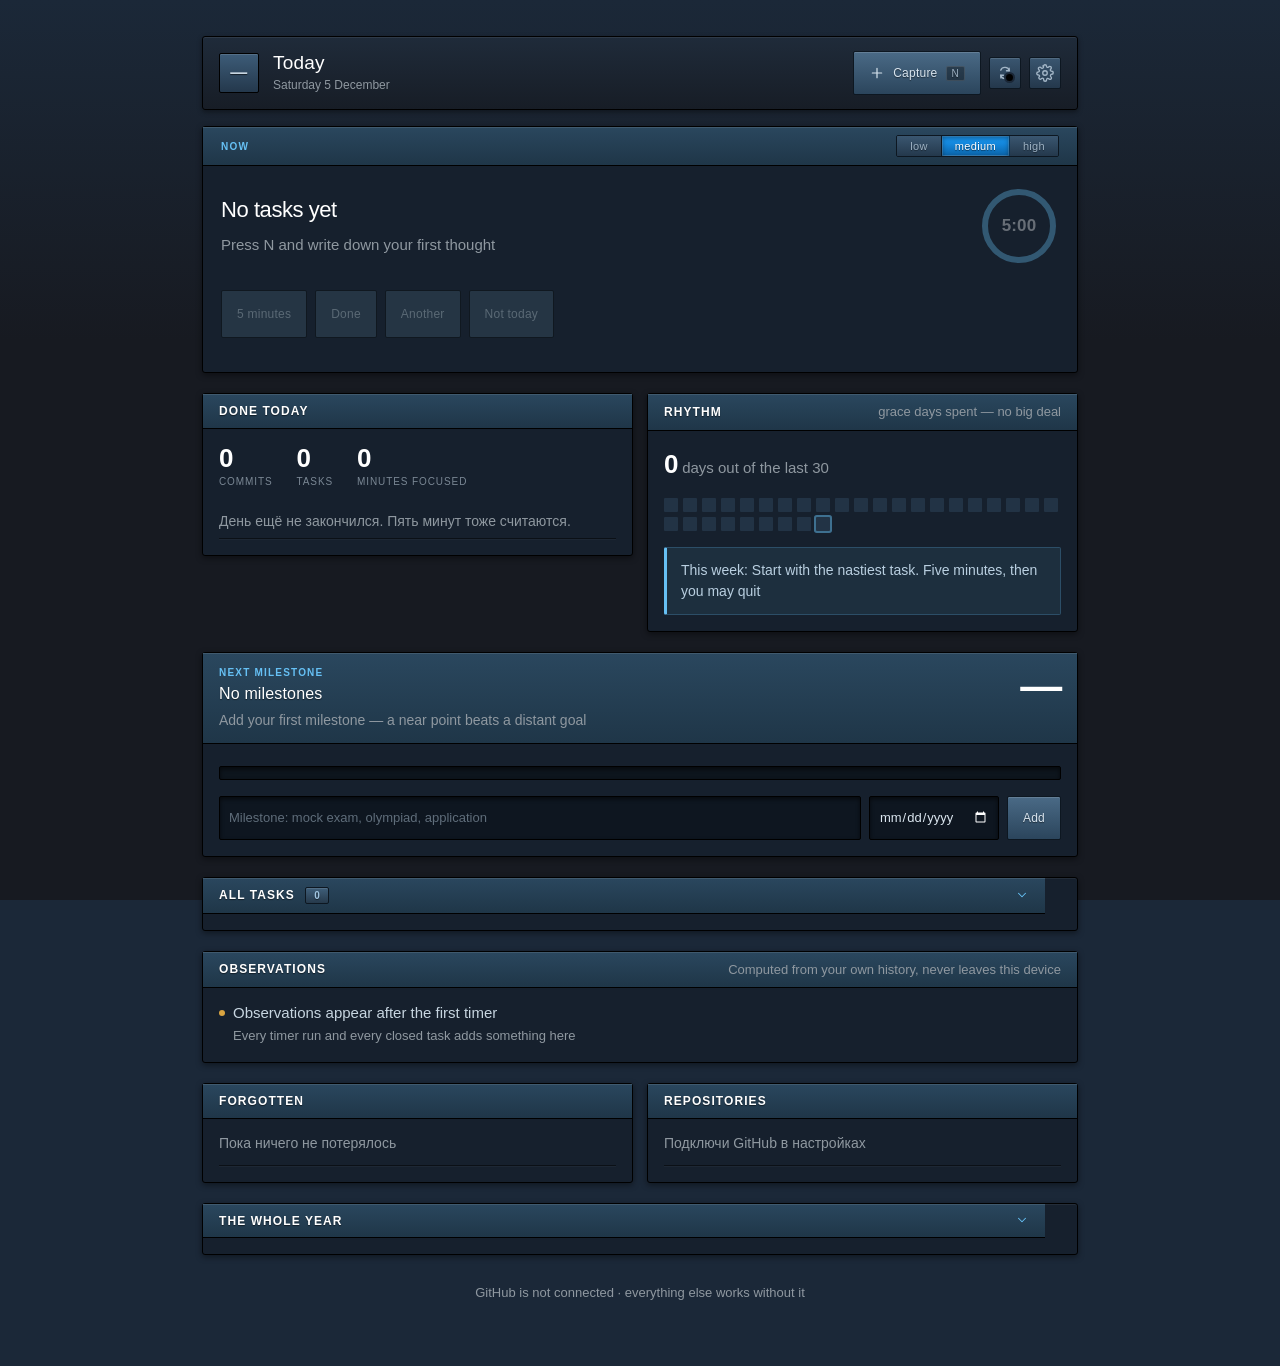
==== commit 876eb740: "Add files via upload" ====
--- a/index.html
+++ b/index.html
@@ -35,9 +35,6 @@
       <button class="icon-btn sync-btn off" id="syncBtn" title="Синхронизация" aria-label="Синхронизация">
         <svg viewBox="0 0 24 24" width="18" height="18" fill="none" stroke="currentColor" stroke-width="1.8" stroke-linecap="round" stroke-linejoin="round"><path d="M17.7 9A6 6 0 0 0 6.3 8.2"/><path d="M6.3 15a6 6 0 0 0 11.4.8"/><path d="M17.5 5.5V9h-3.5"/><path d="M6.5 18.5V15H10"/></svg>
         <span class="sync-dot"></span>
-      </button>
-      <button class="icon-btn" id="themeBtn" title="Тема" aria-label="Сменить тему">
-        <svg viewBox="0 0 24 24" width="18" height="18" fill="none" stroke="currentColor" stroke-width="1.8" stroke-linecap="round"><path d="M20 13.5A8 8 0 1 1 10.5 4a6.5 6.5 0 0 0 9.5 9.5Z"/></svg>
       </button>
       <button class="icon-btn" id="settingsBtn" title="Настройки" aria-label="Настройки">
         <svg viewBox="0 0 24 24" width="18" height="18" fill="none" stroke="currentColor" stroke-width="1.8" stroke-linecap="round"><circle cx="12" cy="12" r="3"/><path d="M19.4 15a1.6 1.6 0 0 0 .3 1.8l.1.1a2 2 0 1 1-2.8 2.8l-.1-.1a1.6 1.6 0 0 0-2.7 1.1V21a2 2 0 1 1-4 0v-.1A1.6 1.6 0 0 0 7.5 19.4l-.1.1a2 2 0 1 1-2.8-2.8l.1-.1A1.6 1.6 0 0 0 3 14.6a2 2 0 1 1 0-4 1.6 1.6 0 0 0 1.1-2.7l-.1-.1a2 2 0 1 1 2.8-2.8l.1.1A1.6 1.6 0 0 0 9.6 3H10a2 2 0 1 1 4 0 1.6 1.6 0 0 0 2.7 1.1l.1-.1a2 2 0 1 1 2.8 2.8l-.1.1a1.6 1.6 0 0 0 1.1 2.7H21a2 2 0 1 1 0 4h-.1a1.6 1.6 0 0 0-1.5 1.4Z"/></svg>
@@ -256,7 +253,7 @@
       <!-- ---- основное ---- -->
       <div class="pane on" id="paneMain">
         <label class="field"><span>Ник на GitHub</span><input type="text" id="fLogin" placeholder="octocat" autocomplete="off"></label>
-        <label class="field"><span>Вуз или большая цель</span><input type="text" id="fUni" placeholder="МФТИ, ФПМИ" autocomplete="off"></label>
+        <label class="field"><span>Вуз или большая цель</span><input type="text" id="fUni" placeholder="MIT, EECS" autocomplete="off"></label>
         <label class="field"><span>Длина короткого старта, минут</span><input type="number" id="fStart" min="1" max="60" placeholder="5"></label>
         <label class="field"><span>Напоминать о перерыве через, минут</span><input type="number" id="fBreak" min="20" max="240" placeholder="90"></label>
         <label class="check-field"><input type="checkbox" id="fSound"><span>Звук при завершении задачи</span></label>
--- a/retro.css
+++ b/retro.css
@@ -16,8 +16,8 @@
   --text:        #c7d5e0;
   --bright:      #ffffff;
   --muted:       #8f98a0;
-  --accent:      #66c0f4 !important;
-  --accent-soft: rgba(102, 192, 244, .13);
+  --accent:      #66c0f4;
+  --accent-soft: rgba(102, 192, 244, .14);
   --green:       #a4d007;
   --orange:      #d9a441;
   --red:         #d94126;
@@ -104,6 +104,23 @@
   align-items: center;
   justify-content: center;
   text-shadow: 0 1px 1px rgba(0, 0, 0, .6);
+  position: relative;
+  overflow: hidden;
+}
+
+/* аватарка с GitHub: видна, но чуть приглушена и вжата в рамку */
+.avatar.has-img {
+  background: var(--pic) center / cover no-repeat, #16202d !important;
+  filter: saturate(.85) brightness(.9);
+}
+
+.avatar.has-img::after {
+  content: "";
+  position: absolute;
+  inset: 0;
+  box-shadow: inset 0 1px 0 rgba(255, 255, 255, .1),
+              inset 0 0 0 1px rgba(0, 0, 0, .5);
+  pointer-events: none;
 }
 
 .ident-text h1 {
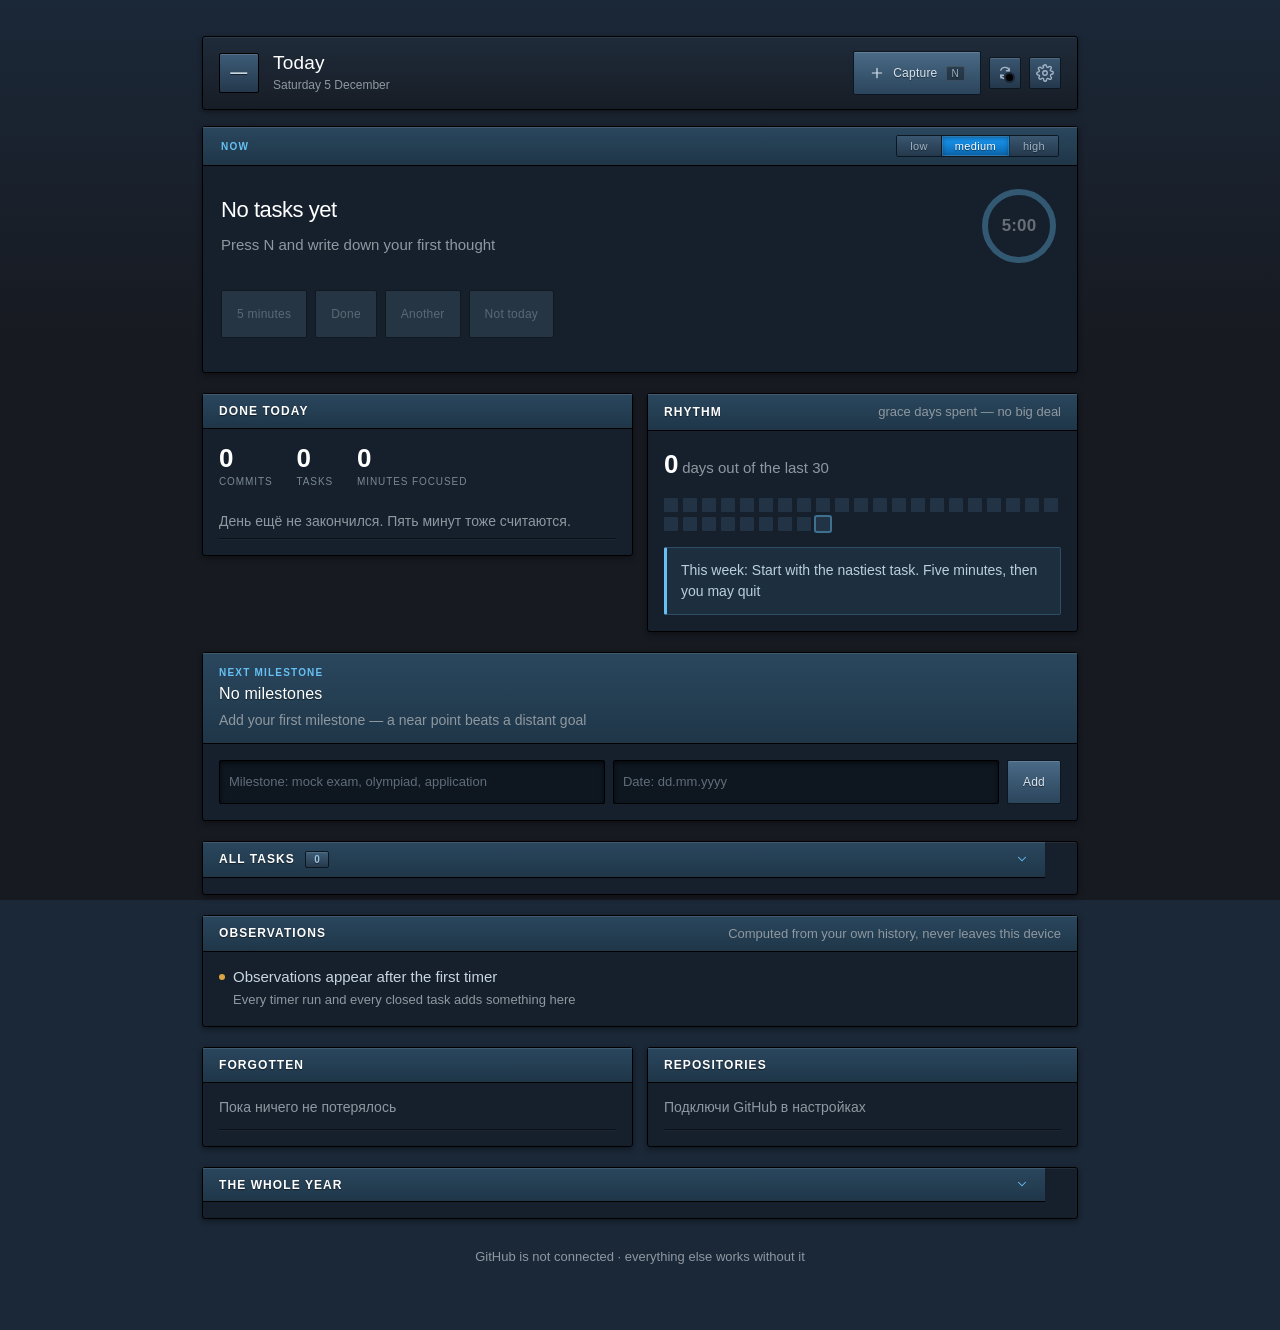
==== commit e62f781b: "Add files via upload" ====
--- a/index.html
+++ b/index.html
@@ -131,7 +131,7 @@
 
     <form class="add-row" id="msForm">
       <input type="text" id="msText" placeholder="Этап: пробник, олимпиада, подача документов" autocomplete="off">
-      <input type="date" id="msDate" aria-label="Дата этапа">
+      <input type="date" id="msDate" aria-label="Дата этапа" placeholder="Дата: дд.мм.гггг">
       <button type="submit" class="btn btn-ghost">Добавить</button>
     </form>
   </section>
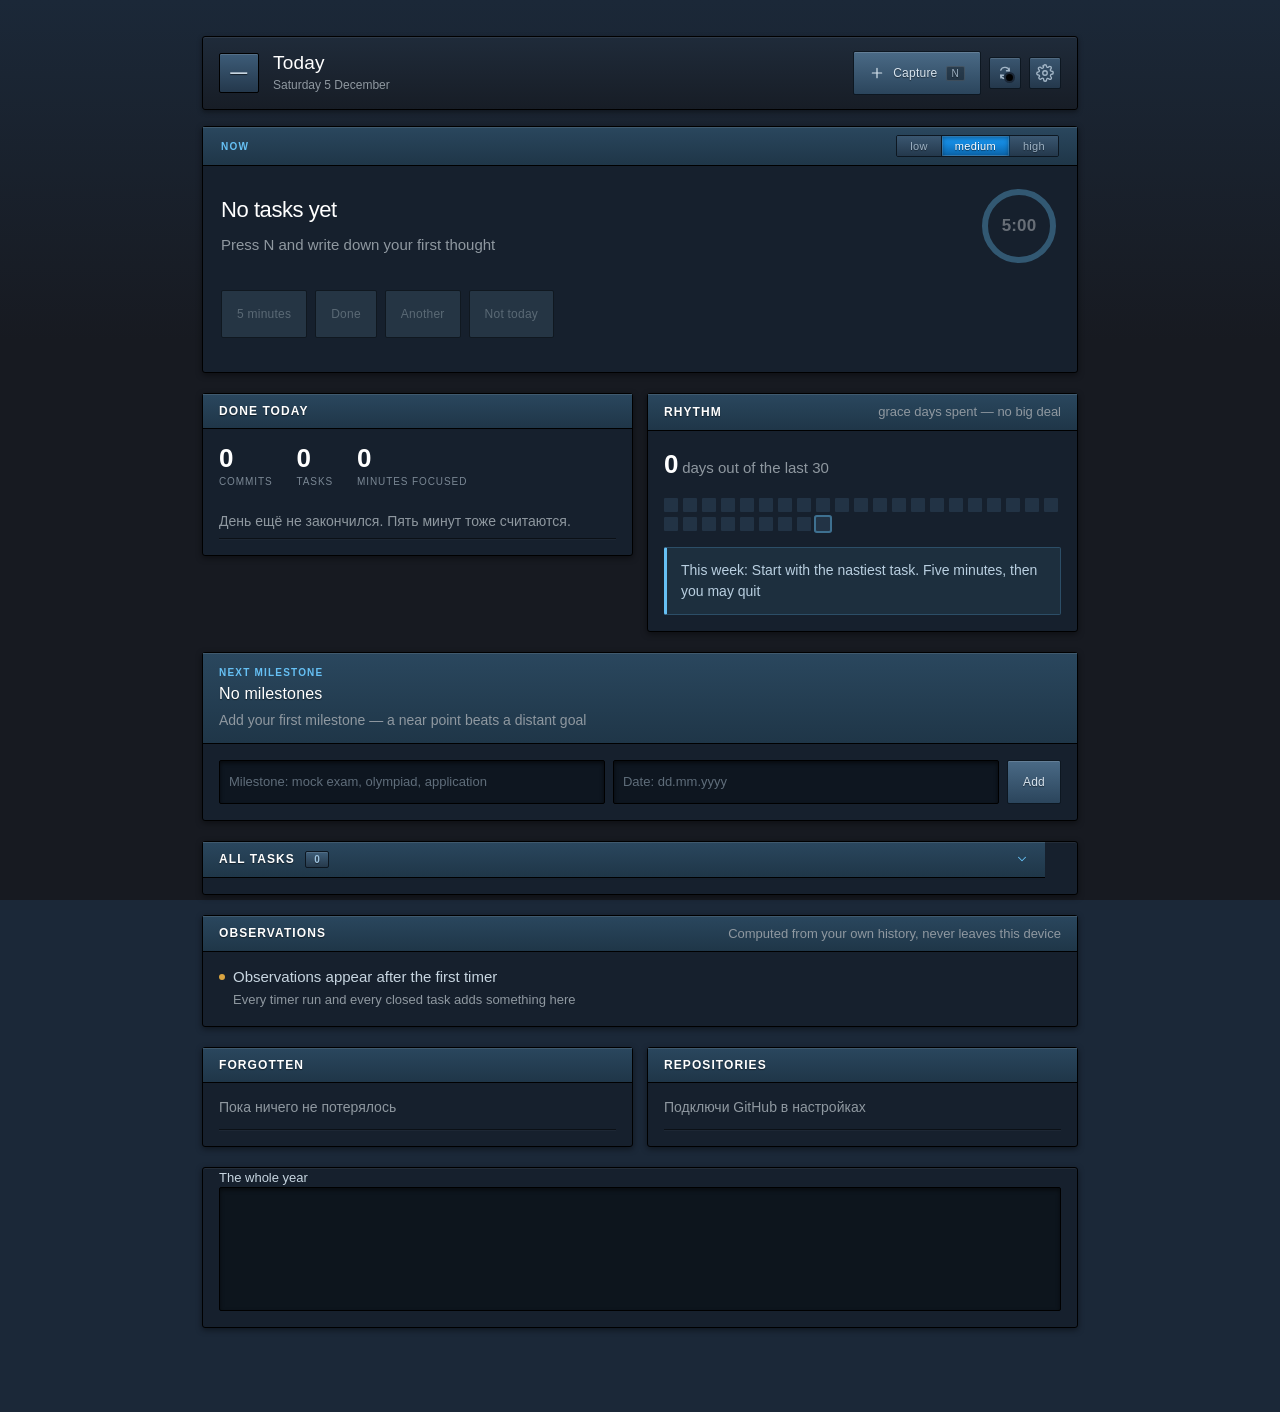
==== commit 0d18a54c: "Add files via upload" ====
--- a/index.html
+++ b/index.html
@@ -209,16 +209,14 @@
 
   <!-- ================= ГОД ================= -->
   <section class="card">
-    <button class="disclosure" id="heatToggle" aria-expanded="false">
+    <div class="heat-head">
       <span>Год целиком <span class="muted small" id="heatSummary"></span></span>
-      <svg viewBox="0 0 24 24" width="18" height="18" fill="none" stroke="currentColor" stroke-width="1.8" stroke-linecap="round" stroke-linejoin="round"><path d="M6 9l6 6 6-6"/></svg>
-    </button>
-    <div class="hidden" id="heatPanel">
+    </div>
+    <div id="heatPanel">
       <div class="heat-scroll"><div class="heat" id="heat"></div></div>
     </div>
   </section>
 
-  <footer class="foot"><span class="muted small" id="source"></span></footer>
 </div>
 
 <!-- ================= БЫСТРАЯ ЗАПИСЬ ================= -->
